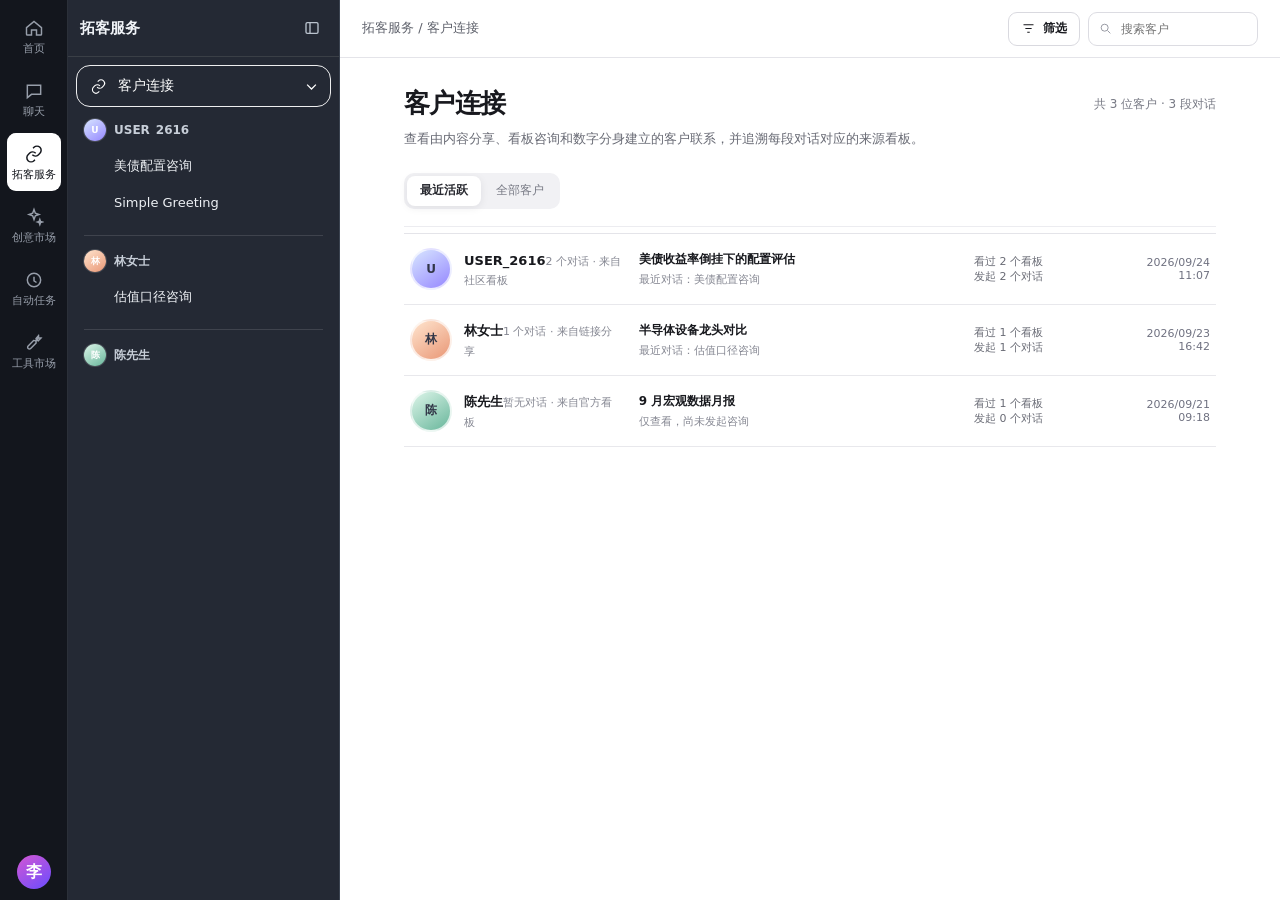
==== Alice_Dashboard/Wind_Alice_拓客服务与创意市场_页面原型_v1.html @ 95d7e808 "Add Alice_Dashboard/Wind_Alice_?????????_????_v1.html" ====
<!doctype html>
<html lang="zh-CN">
<head>
  <meta charset="utf-8">
  <meta name="viewport" content="width=device-width, initial-scale=1">
  <title>Wind Alice · 拓客服务与创意市场</title>
  <style>
    :root{
      --nav-w:68px;
      --panel-w:286px;
      --header-h:58px;
      --ink:#18191e;
      --muted:#6f717b;
      --subtle:#999ba5;
      --line:#e4e4e9;
      --panel:#f3f3f6;
      --surface:#ffffff;
      --nav:#13151a;
      --purple:#6f5cf0;
      --purple-strong:#5d49de;
      --purple-soft:#eeebff;
      --green:#15956d;
      --amber:#ba6b13;
      --red:#c7464d;
      --shadow:0 12px 34px rgba(31,31,40,.09);
      --content-max:1180px;
    }
    *{box-sizing:border-box}
    html,body{height:100%;margin:0}
    body{font-family:Inter,"PingFang SC","Microsoft YaHei",system-ui,sans-serif;color:var(--ink);background:#fff;overflow:hidden}
    button,input,select{font:inherit}
    button{color:inherit}
    svg{display:block}
    .app{height:100vh;min-width:1120px;display:grid;grid-template-columns:var(--nav-w) var(--panel-w) minmax(0,1fr);background:#fff;transition:grid-template-columns .18s ease}
    .app.panel-collapsed{grid-template-columns:var(--nav-w) 0 minmax(0,1fr)}

    .global-nav{position:relative;z-index:30;background:var(--nav);display:flex;flex-direction:column;align-items:center;border-right:1px solid #272a32;color:#aeb2bc}
    .brand{width:40px;height:40px;margin:11px 0 8px;border-radius:12px;display:grid;place-items:center;background:linear-gradient(145deg,#846fff,#5340d0);color:#fff;font-weight:900;font-size:18px;box-shadow:0 8px 20px rgba(111,92,240,.3)}
    .nav-list{width:100%;display:flex;flex-direction:column;gap:4px;padding:0 7px}
    .nav-spacer{flex:1}
    .nav-item{position:relative;width:54px;min-height:58px;border:0;border-radius:10px;background:transparent;color:#989da8;display:flex;flex-direction:column;align-items:center;justify-content:center;gap:5px;cursor:pointer;transition:.16s ease}
    .nav-item:hover{background:#20232b;color:#e8e9ed}
    .nav-item.active{background:#fff;color:#16181d;box-shadow:0 4px 12px rgba(0,0,0,.24)}
    .nav-item svg{width:20px;height:20px;stroke:currentColor;fill:none;stroke-width:1.75}
    .nav-item span{font-size:10px;white-space:nowrap}
    .profile{width:34px;height:34px;margin:0 0 12px;border-radius:50%;border:0;background:linear-gradient(145deg,#d457d3,#694cff);color:#fff;font-weight:800;cursor:pointer}

    .context-panel{position:relative;z-index:20;min-width:0;display:flex;flex-direction:column;background:var(--panel);border-right:1px solid #d9d9df;overflow:hidden;transition:opacity .14s ease,transform .18s ease}
    .panel-collapsed .context-panel{opacity:0;transform:translateX(-18px);pointer-events:none}
    .panel-top{padding:14px 14px 10px;background:rgba(248,248,250,.92);border-bottom:1px solid rgba(224,224,229,.7)}
    .panel-title-row{height:32px;display:flex;align-items:center;gap:8px;margin-bottom:10px}
    .panel-title{font-size:16px;font-weight:800;letter-spacing:-.2px;flex:1}
    .icon-btn{width:32px;height:32px;border:1px solid transparent;border-radius:8px;background:transparent;display:grid;place-items:center;cursor:pointer;color:#747681}
    .icon-btn:hover{background:#e8e8ed;color:#26272d}
    .icon-btn svg{width:17px;height:17px;stroke:currentColor;fill:none;stroke-width:1.9}
    .panel-search{height:38px;border:1px solid #d4d4da;border-radius:10px;background:#fff;display:grid;grid-template-columns:18px 1fr;gap:8px;align-items:center;padding:0 11px}
    .panel-search:focus-within{border-color:#a89ff8;box-shadow:0 0 0 3px rgba(111,92,240,.1)}
    .panel-search svg{width:17px;height:17px;stroke:#8b8d98;fill:none;stroke-width:1.8}
    .panel-search input{border:0;outline:0;background:transparent;min-width:0;font-size:13px;color:var(--ink)}
    .panel-body{flex:1;min-height:0;overflow:auto;padding:10px 9px 18px;scrollbar-width:thin;scrollbar-color:#c7c7ce transparent}
    .panel-module[hidden]{display:none}
    .drawer{margin-bottom:8px}
    .drawer-header{width:100%;height:42px;border:0;border-radius:9px;background:transparent;display:flex;align-items:center;gap:9px;padding:0 10px;cursor:pointer;text-align:left;font-weight:750;color:#363740}
    .drawer-header:hover,.drawer-header.active{background:#e9e8ee}
    .drawer-header svg{width:17px;height:17px;stroke:currentColor;fill:none;stroke-width:1.8}
    .drawer-label{flex:1}
    .drawer-count{font-size:11px;color:#8c8e98;font-weight:650}
    .drawer-chevron{transition:transform .16s ease}
    .drawer-header[aria-expanded="true"] .drawer-chevron{transform:rotate(90deg)}
    .drawer-content{padding:4px 0 6px}
    .drawer-content[hidden]{display:none}
    .group-label{font-size:11px;color:#8c8e98;font-weight:750;padding:11px 11px 6px;text-transform:uppercase;letter-spacing:.45px}
    .object-row{width:100%;min-height:42px;border:0;border-radius:9px;background:transparent;padding:7px 10px;display:flex;align-items:center;gap:9px;text-align:left;cursor:pointer;color:#42434b;transition:.14s ease}
    .object-row:hover{background:#e9e9ee}
    .object-row.selected{background:#dedde5;color:#191a20;font-weight:750}
    .object-row .row-main{min-width:0;flex:1}
    .object-row strong{display:block;font-size:13px;white-space:nowrap;overflow:hidden;text-overflow:ellipsis}
    .object-row small{display:block;font-size:11px;color:#858792;margin-top:3px;white-space:nowrap;overflow:hidden;text-overflow:ellipsis;font-weight:500}
    .row-count{font-size:10px;color:#777983;background:#fff;border:1px solid #dcdce2;border-radius:999px;padding:2px 6px}
    .mini-avatar{width:28px;height:28px;flex:0 0 28px;border-radius:50%;display:grid;place-items:center;background:linear-gradient(145deg,#d8e6ff,#9587ff);color:#313647;font-size:10px;font-weight:900;border:2px solid rgba(255,255,255,.7)}
    .conversation-list{margin:2px 0 8px 37px;padding-left:9px;border-left:1px solid #d6d6dc}
    .conversation-row{width:100%;min-height:36px;border:0;border-radius:8px;background:transparent;padding:7px 9px;text-align:left;font-size:12px;color:#666872;cursor:pointer;display:flex;align-items:center;gap:7px}
    .conversation-row:hover{background:#e8e8ed;color:#25262d}
    .conversation-row.selected{background:#dcdbe4;color:#17181d;font-weight:750}
    .conversation-row svg{width:14px;height:14px;stroke:currentColor;fill:none;stroke-width:1.9;flex:0 0 auto}
    .nav-row{width:100%;height:40px;border:0;border-radius:8px;background:transparent;padding:0 10px;display:flex;align-items:center;gap:9px;text-align:left;cursor:pointer;font-size:13px;color:#555760}
    .nav-row:hover{background:#e8e8ed}
    .nav-row.selected{background:#dedde5;color:#18191f;font-weight:750}
    .nav-row svg{width:16px;height:16px;stroke:currentColor;fill:none;stroke-width:1.8}
    .nav-row .row-count{margin-left:auto}
    .searchable.is-filtered{display:none}

    .workspace{position:relative;min-width:0;background:#fff;overflow:hidden}
    .workspace-header{position:absolute;z-index:15;inset:0 0 auto 0;height:var(--header-h);display:flex;align-items:center;gap:16px;padding:0 22px;background:rgba(255,255,255,.96);backdrop-filter:blur(16px);border-bottom:1px solid var(--line)}
    .restore-panel{display:none}
    .panel-collapsed .restore-panel{display:grid}
    .workspace-heading{min-width:0;flex:1}
    .breadcrumb{font-size:11px;color:#92949d;margin-bottom:3px;white-space:nowrap;overflow:hidden;text-overflow:ellipsis}
    .workspace-title-row{display:flex;align-items:center;gap:8px;min-width:0}
    .workspace-title{margin:0;font-size:17px;font-weight:800;white-space:nowrap;overflow:hidden;text-overflow:ellipsis;letter-spacing:-.2px}
    .status-pill{height:22px;padding:0 8px;border-radius:999px;display:inline-flex;align-items:center;font-size:11px;font-weight:750;background:#edebff;color:#5f50ce}
    .header-actions{display:flex;align-items:center;gap:8px}
    .btn{height:34px;border:1px solid #d9d9df;border-radius:9px;background:#fff;padding:0 12px;display:inline-flex;align-items:center;justify-content:center;gap:7px;font-size:12px;font-weight:720;cursor:pointer;transition:.14s ease}
    .btn:hover{background:#f4f4f7;border-color:#c9c9d1}
    .btn.primary{background:var(--purple);border-color:var(--purple);color:#fff;box-shadow:0 7px 16px rgba(111,92,240,.22)}
    .btn.primary:hover{background:var(--purple-strong)}
    .btn.ghost{border-color:transparent;background:transparent;color:#6f717b}
    .btn.small{height:30px;padding:0 10px;font-size:11px}
    .btn svg{width:15px;height:15px;stroke:currentColor;fill:none;stroke-width:1.9}
    .toolbar-search{height:34px;width:210px;border:1px solid #dcdce2;border-radius:9px;display:flex;align-items:center;gap:7px;padding:0 10px;background:#fff}
    .toolbar-search svg{width:15px;height:15px;stroke:#9698a2;fill:none;stroke-width:1.8}
    .toolbar-search input{border:0;outline:0;min-width:0;width:100%;font-size:12px}
    .workspace-scroll{position:absolute;inset:var(--header-h) 0 0;overflow:auto;background:#fff;scrollbar-width:thin;scrollbar-color:#cccdd4 transparent}
    .content{width:min(100%,var(--content-max));margin:0 auto;padding:28px clamp(24px,5vw,68px) 80px}
    .page-view[hidden]{display:none}
    .workspace[data-market-view] .content{width:min(100%,1360px);padding:24px clamp(28px,4vw,56px) 96px}
    .workspace[data-market-view] .page-intro{margin-bottom:20px}
    .workspace[data-market-view] .board-list-row{padding:16px 8px}
    .page-intro{display:flex;align-items:flex-start;justify-content:space-between;gap:28px;margin-bottom:22px}
    .page-intro h2{margin:0 0 7px;font-size:26px;letter-spacing:-.65px}
    .page-intro p{margin:0;max-width:720px;color:#696b75;font-size:13px;line-height:1.75}
    .count-note{font-size:12px;color:#777984;white-space:nowrap;padding-top:10px}
    .segmented{display:inline-flex;gap:2px;background:#f1f1f4;border-radius:10px;padding:3px}
    .segmented button{height:30px;border:0;border-radius:8px;background:transparent;padding:0 13px;color:#777984;font-size:12px;cursor:pointer}
    .segmented button.active{background:#fff;color:#292a31;font-weight:750;box-shadow:0 2px 8px rgba(30,30,38,.08)}
    .filter-row{display:flex;align-items:center;gap:8px;flex-wrap:wrap;padding:0 0 17px;border-bottom:1px solid #ececf0;margin-bottom:6px}
    .market-filter-row{gap:10px;padding:12px 14px;margin:0 0 22px;border:1px solid #e4e5ea;border-radius:12px;background:#fafbfc}
    .market-filter-row .segmented{margin-right:2px;background:#eceef2}
    .market-filter-label{color:#92949e;font-size:10px;font-weight:700;letter-spacing:.2px}
    .market-filter-divider{width:1px;height:20px;margin:0 2px;background:#dddfe5}
    .market-section-heading{display:none;align-items:flex-end;justify-content:space-between;gap:16px;margin:4px 0 12px}
    .market-section-heading h3{margin:0;font-size:15px}
    .market-section-heading span{color:#8b8d97;font-size:11px}
    .workspace[data-market-view="plaza"] .market-section-heading{display:flex}
    .workspace[data-market-view="plaza"] #viewCommunity .page-intro,
    .workspace[data-market-view="plaza"] #viewCommunity .market-filter-row{display:none}
    .chip{height:28px;border:1px solid transparent;border-radius:999px;background:#f4f4f6;padding:0 11px;font-size:11px;color:#686a73;cursor:pointer}
    .chip:hover{background:#ececf1}
    .chip.active{background:var(--purple);color:#fff}
    .filter-spacer{flex:1}
    .sort-select{height:30px;border:1px solid #dedee4;border-radius:8px;background:#fff;color:#666872;font-size:11px;padding:0 26px 0 9px;outline:0}

    .client-list{border-top:1px solid #e4e4e9}
    .client-item{width:100%;border:0;border-bottom:1px solid #e8e8ec;background:#fff;padding:14px 6px;display:grid;grid-template-columns:minmax(190px,1.1fr) minmax(240px,1.7fr) 150px 120px;align-items:center;gap:16px;text-align:left;cursor:pointer;transition:.14s ease}
    .client-item:hover{background:#fafaff}
    .client-person{display:flex;align-items:center;gap:12px;min-width:0}
    .client-person .mini-avatar{width:42px;height:42px;flex-basis:42px;font-size:12px}
    .client-name{font-size:13px;font-weight:800}
    .client-sub{font-size:11px;color:#858792;margin-top:4px}
    .client-source strong{display:block;font-size:12px;white-space:nowrap;overflow:hidden;text-overflow:ellipsis}
    .client-source small{display:block;color:#858792;font-size:11px;margin-top:4px;white-space:nowrap;overflow:hidden;text-overflow:ellipsis}
    .client-stat{font-size:11px;color:#696b75}
    .client-time{text-align:right;font-size:11px;color:#6f7180}
    .empty-line{padding:44px;text-align:center;color:#8c8e98;font-size:13px}

    .conversation-shell{max-width:900px;margin:0 auto}
    .conversation-meta{display:flex;align-items:center;justify-content:space-between;margin-bottom:12px;color:#858792;font-size:11px}
    .source-card{position:relative;display:grid;grid-template-columns:126px minmax(0,1fr) auto;gap:16px;align-items:center;padding:15px;border:1px solid #e0dff0;border-radius:14px;background:linear-gradient(120deg,#fcfbff 0%,#fff 58%);box-shadow:0 8px 24px rgba(63,54,112,.07);margin-bottom:24px;cursor:pointer;transition:.16s ease;text-align:left;width:100%}
    .source-card:hover{transform:translateY(-1px);border-color:#c9c3fa;box-shadow:0 12px 28px rgba(71,59,139,.11)}
    .source-card:focus-visible{outline:3px solid rgba(111,92,240,.18);outline-offset:2px}
    .source-card.generic-source{grid-template-columns:minmax(0,1fr) auto}
    .source-card.generic-source .source-thumb{display:none}
    .source-thumb{height:82px;border-radius:10px;overflow:hidden;position:relative;background:linear-gradient(145deg,#1d2340,#6556dd);padding:11px;color:#fff}
    .source-thumb small{font-size:9px;opacity:.78}
    .source-thumb strong{display:block;font-size:12px;line-height:1.35;margin-top:6px;max-width:94px}
    .source-chart{position:absolute;left:11px;right:11px;bottom:10px;height:18px}
    .source-chart svg{width:100%;height:100%;overflow:visible}
    .source-chart path{fill:none;stroke:#9ef0d2;stroke-width:2.3;stroke-linecap:round;stroke-linejoin:round}
    .source-copy{min-width:0}
    .source-eyebrow{font-size:10px;color:#6b5ada;font-weight:850;margin-bottom:5px}
    .source-copy h3{margin:0 0 7px;font-size:15px;white-space:nowrap;overflow:hidden;text-overflow:ellipsis}
    .source-meta{display:flex;flex-wrap:wrap;gap:7px 14px;color:#767883;font-size:11px;line-height:1.6}
    .source-meta span{display:inline-flex;align-items:center;gap:4px}
    .source-action{display:flex;align-items:center;gap:6px;color:#6655dc;font-size:12px;font-weight:800;white-space:nowrap}
    .source-action svg{width:16px;height:16px;stroke:currentColor;fill:none;stroke-width:2}
    .timeline-day{text-align:center;margin:14px 0;color:#999ba5;font-size:10px}
    .messages{display:flex;flex-direction:column;gap:20px}
    .messages[hidden]{display:none!important}
    .message{display:flex;gap:10px;align-items:flex-start;max-width:78%}
    .message.mine{align-self:flex-end;flex-direction:row-reverse}
    .message-avatar{width:32px;height:32px;flex:0 0 32px;border-radius:50%;display:grid;place-items:center;background:#dfe7ff;color:#3f4661;font-size:10px;font-weight:900}
    .message.mine .message-avatar{background:linear-gradient(145deg,#b662db,#6b55eb);color:#fff}
    .message-author{font-size:11px;color:#777985;margin:0 0 5px 2px;font-weight:750}
    .message.mine .message-author{text-align:right;margin-right:2px}
    .bubble{padding:11px 13px;border-radius:5px 14px 14px 14px;background:#f1f2f5;color:#272831;font-size:13px;line-height:1.75}
    .message.mine .bubble{background:#eeebff;border-radius:14px 5px 14px 14px}
    .message-time{font-size:9px;color:#aaaab2;margin-top:5px}
    .message.mine .message-time{text-align:right}

    .market-grid{display:grid;grid-template-columns:repeat(3,minmax(0,1fr));gap:20px;padding-top:0;margin-bottom:34px}
    .board-card{border:1px solid #e4e4e9;border-radius:14px;background:#fff;overflow:hidden;transition:.16s ease;box-shadow:0 5px 16px rgba(30,30,38,.035)}
    .board-card:hover{transform:translateY(-2px);border-color:#d3d0ee;box-shadow:0 13px 28px rgba(41,37,75,.09)}
    .board-art{height:152px;position:relative;overflow:hidden;padding:16px;background:linear-gradient(145deg,var(--art-a),var(--art-b));color:#fff}
    .board-art::before,.board-art::after{content:"";position:absolute;border-radius:50%;filter:blur(3px);opacity:.58}
    .board-art::before{width:120px;height:120px;right:-25px;top:-30px;background:var(--art-c)}
    .board-art::after{width:90px;height:90px;left:-24px;bottom:-35px;background:rgba(255,255,255,.22)}
    .art-tag{position:relative;z-index:2;font-size:10px;opacity:.8}
    .board-art h3{position:relative;z-index:2;margin:10px 0 0;font-size:17px;line-height:1.42;max-width:82%;letter-spacing:-.2px}
    .mini-chart{position:absolute;z-index:2;left:17px;right:17px;bottom:16px;height:38px;display:flex;align-items:end;gap:5px}
    .mini-chart i{display:block;flex:1;border-radius:4px 4px 1px 1px;background:rgba(255,255,255,.76)}
    .board-card-body{padding:14px 15px 13px}
    .board-title-row{display:flex;align-items:flex-start;gap:8px}
    .board-title-row h3{margin:0;font-size:14px;line-height:1.45;flex:1}
    .avatar-badge{display:inline-flex;align-items:center;gap:4px;border-radius:999px;background:#f1edff;color:#6956d9;font-size:9px;font-weight:800;padding:3px 7px;white-space:nowrap}
    .board-description{margin:8px 0 11px;color:#777984;font-size:11px;line-height:1.65;min-height:36px}
    .board-meta{display:flex;align-items:center;gap:9px;color:#92949e;font-size:10px;flex-wrap:wrap}
    .board-footer{display:flex;align-items:center;border-top:1px solid #efeff2;margin-top:12px;padding-top:10px;gap:8px}
    .author{display:flex;align-items:center;gap:6px;color:#666872;font-size:10px;min-width:0;flex:1}
    .author .mini-avatar{width:22px;height:22px;flex-basis:22px;font-size:8px}
    .card-icon-btn{width:30px;height:30px;border:0;border-radius:8px;background:transparent;display:grid;place-items:center;color:#777985;cursor:pointer}
    .card-icon-btn:hover{background:#f1efff;color:#6552dc}
    .card-icon-btn[aria-pressed="true"]{background:#f1efff;color:#6552dc}
    .card-icon-btn svg{width:16px;height:16px;stroke:currentColor;fill:none;stroke-width:1.9}
    .board-card.is-filtered{display:none}
    #viewMyBoards{--dashboard-ink:#1c2430;--dashboard-muted:#737b87;--dashboard-line:#e5e8ec;--dashboard-navy:#24334f;--dashboard-teal:#2d887d;--dashboard-gold:#c18b3d}
    .my-dashboard-hero{position:relative;overflow:hidden;display:flex;align-items:flex-end;justify-content:space-between;gap:28px;margin:-2px 0 16px;padding:24px 26px;border:1px solid #dde3e8;border-radius:16px;background:#f8fafb}
    .my-dashboard-hero::after{content:"";position:absolute;right:-74px;top:-110px;width:280px;height:280px;border-radius:50%;border:52px solid rgba(45,136,125,.08);pointer-events:none}
    .my-dashboard-eyebrow{display:flex;align-items:center;gap:7px;margin-bottom:9px;color:var(--dashboard-teal);font-size:10px;font-weight:800;letter-spacing:.8px;text-transform:uppercase}
    .my-dashboard-eyebrow::before{content:"";width:18px;height:2px;background:var(--dashboard-teal)}
    .my-dashboard-hero h2{margin:0 0 7px;color:var(--dashboard-ink);font-size:27px;letter-spacing:-.7px}
    .my-dashboard-hero p{max-width:620px;margin:0;color:#666f7c;font-size:12px;line-height:1.7}
    .my-dashboard-date{position:relative;z-index:1;min-width:150px;text-align:right;color:#868e98;font-size:10px;line-height:1.65}
    .my-dashboard-date strong{display:block;color:#263244;font-size:13px;font-weight:750}
    .my-dashboard-kpis{display:grid;grid-template-columns:repeat(4,minmax(0,1fr));gap:10px;margin-bottom:12px}
    .my-dashboard-kpi{position:relative;overflow:hidden;min-height:108px;padding:15px 16px;border:1px solid var(--dashboard-line);border-radius:13px;background:#fff;box-shadow:0 4px 14px rgba(30,40,54,.035)}
    .my-dashboard-kpi::after{content:"";position:absolute;left:0;right:0;bottom:0;height:3px;background:var(--kpi-color,#8791a0);opacity:.8}
    .my-dashboard-kpi-head{display:flex;align-items:center;justify-content:space-between;gap:8px;color:#858d98;font-size:10px}
    .my-dashboard-kpi-head svg{width:15px;height:15px;stroke:var(--kpi-color,#8791a0);fill:none;stroke-width:1.8}
    .my-dashboard-kpi-value{display:flex;align-items:baseline;gap:6px;margin-top:11px;color:var(--dashboard-ink)}
    .my-dashboard-kpi-value strong{font-size:25px;letter-spacing:-.65px}
    .my-dashboard-kpi-value span{font-size:10px;color:#8b929c}
    .my-dashboard-kpi-foot{display:flex;align-items:center;justify-content:space-between;gap:8px;margin-top:7px;color:#8b929c;font-size:9px}
    .my-dashboard-kpi-foot .up{color:#168167;font-weight:750}
    .my-dashboard-kpi-spark{width:54px;height:17px;overflow:visible}
    .my-dashboard-kpi-spark path{fill:none;stroke:var(--kpi-color,#8791a0);stroke-width:2;stroke-linecap:round;stroke-linejoin:round}
    .my-dashboard-grid{display:grid;grid-template-columns:minmax(0,1.62fr) minmax(280px,.82fr);gap:12px;margin-bottom:12px}
    .my-dashboard-panel{border:1px solid var(--dashboard-line);border-radius:14px;background:#fff;box-shadow:0 4px 15px rgba(30,40,54,.035)}
    .my-dashboard-panel-head{display:flex;align-items:flex-start;justify-content:space-between;gap:18px;padding:16px 18px 0}
    .my-dashboard-panel-title h3{margin:0 0 4px;color:#242c38;font-size:13px}
    .my-dashboard-panel-title p{margin:0;color:#969ca5;font-size:9px;line-height:1.5}
    .my-dashboard-legend{display:flex;align-items:center;gap:13px;color:#7e8691;font-size:9px;white-space:nowrap}
    .my-dashboard-legend span{display:flex;align-items:center;gap:5px}
    .my-dashboard-legend i{width:7px;height:7px;border-radius:50%;background:#314565}
    .my-dashboard-legend span:last-child i{background:#3b9b8f}
    .my-impact-chart{height:244px;padding:14px 16px 12px 10px}
    .my-impact-chart svg{width:100%;height:100%;overflow:visible}
    .my-impact-chart .chart-grid{stroke:#edf0f2;stroke-width:1}
    .my-impact-chart .chart-axis{fill:#9aa1aa;font-size:9px}
    .my-impact-chart .chart-area{fill:url(#myImpactArea)}
    .my-impact-chart .chart-line{fill:none;stroke:#314565;stroke-width:3;stroke-linecap:round;stroke-linejoin:round;stroke-dasharray:900;animation:draw-dashboard-line .9s ease-out both}
    .my-impact-chart .chart-line-secondary{fill:none;stroke:#3b9b8f;stroke-width:2;stroke-linecap:round;stroke-linejoin:round;stroke-dasharray:6 6}
    .my-impact-chart .chart-point{fill:#fff;stroke:#314565;stroke-width:2}
    @keyframes draw-dashboard-line{from{stroke-dashoffset:900}to{stroke-dashoffset:0}}
    .my-portfolio-body{display:flex;align-items:center;gap:22px;padding:22px 20px 20px}
    .my-portfolio-donut{position:relative;flex:0 0 132px;width:132px;height:132px;border-radius:50%;background:conic-gradient(#314565 0 50%,#3b9b8f 50% 100%,#c18b3d 100% 100%)}
    .my-portfolio-donut::after{content:"";position:absolute;inset:19px;border-radius:50%;background:#fff}
    .my-portfolio-total{position:absolute;z-index:1;inset:0;display:grid;place-content:center;text-align:center;color:#8b929c;font-size:9px}
    .my-portfolio-total strong{display:block;color:#202936;font-size:24px;line-height:1.15}
    .my-portfolio-legend{display:grid;gap:13px;min-width:0;flex:1}
    .my-portfolio-item{display:grid;grid-template-columns:8px minmax(0,1fr) auto;align-items:center;gap:8px;color:#646d79;font-size:10px}
    .my-portfolio-item i{width:8px;height:8px;border-radius:2px;background:var(--item-color)}
    .my-portfolio-item strong{color:#26303d;font-size:12px}
    .my-portfolio-note{margin:0 18px 17px;padding-top:13px;border-top:1px solid #eef0f2;color:#7f8792;font-size:9px;line-height:1.6}
    .my-dashboard-lower{display:grid;grid-template-columns:minmax(0,1.62fr) minmax(280px,.82fr);gap:12px;align-items:start}
    .my-board-filter{display:flex;align-items:center;gap:4px;padding:3px;border-radius:9px;background:#f2f4f6}
    .my-board-filter button{height:26px;border:0;border-radius:7px;background:transparent;padding:0 9px;color:#7c8490;font-size:9px;cursor:pointer}
    .my-board-filter button span{margin-left:3px;color:#9ca2aa}
    .my-board-filter button.active{background:#fff;color:#26303d;font-weight:750;box-shadow:0 2px 7px rgba(35,43,55,.09)}
    .my-board-aggregate{padding:8px 10px 11px}
    .my-board-item{display:grid;grid-template-columns:90px minmax(0,1fr) auto;gap:13px;align-items:center;min-height:86px;padding:10px 8px;border-radius:10px;cursor:pointer;transition:.16s ease}
    .my-board-item+.my-board-item{border-top:1px solid #eef0f2;border-radius:0}
    .my-board-item:hover{background:#f8fafb;transform:translateX(2px)}
    .my-board-item:focus-visible{outline:2px solid rgba(49,69,101,.25);outline-offset:1px}
    .my-board-thumb{position:relative;height:62px;overflow:hidden;border-radius:8px;background:linear-gradient(145deg,var(--thumb-a),var(--thumb-b));color:#fff}
    .my-board-thumb::after{content:"";position:absolute;right:-16px;top:-20px;width:58px;height:58px;border-radius:50%;background:rgba(255,255,255,.14)}
    .my-board-thumb svg{position:absolute;left:9px;right:9px;bottom:8px;width:72px;height:28px;overflow:visible}
    .my-board-thumb path{fill:none;stroke:rgba(255,255,255,.9);stroke-width:2;stroke-linecap:round;stroke-linejoin:round}
    .my-board-thumb-label{position:absolute;z-index:1;left:9px;top:8px;font-size:8px;opacity:.82}
    .my-board-copy{min-width:0}
    .my-board-copy-head{display:flex;align-items:center;gap:7px;margin-bottom:5px}
    .my-board-copy h4{min-width:0;overflow:hidden;text-overflow:ellipsis;white-space:nowrap;margin:0;color:#28313e;font-size:12px}
    .my-board-kind{flex:0 0 auto;display:inline-flex;align-items:center;height:19px;border-radius:999px;padding:0 7px;background:var(--kind-bg,#eef1f4);color:var(--kind-color,#66707d);font-size:8px;font-weight:750}
    .my-board-copy p{margin:0 0 6px;overflow:hidden;text-overflow:ellipsis;white-space:nowrap;color:#8c939d;font-size:9px}
    .my-board-copy-meta{display:flex;align-items:center;gap:10px;color:#777f8a;font-size:8px}
    .my-board-copy-meta .positive{color:#178068}
    .my-board-open{display:flex;align-items:center;gap:6px;color:#47566f;font-size:9px;font-weight:750}
    .my-board-open svg{width:14px;height:14px;stroke:currentColor;fill:none;stroke-width:2}
    .my-board-empty{padding:46px 20px;color:#8a929c;text-align:center;font-size:11px}
    .my-dashboard-side{display:grid;gap:12px}
    .my-task-list,.my-activity-list{padding:8px 14px 14px}
    .my-task-row{width:100%;display:grid;grid-template-columns:28px minmax(0,1fr) auto;align-items:center;gap:10px;padding:10px 4px;border:0;border-top:1px solid #eef0f2;background:transparent;text-align:left;cursor:pointer}
    .my-task-row:first-child{border-top:0}
    .my-task-row:hover .my-task-copy strong{color:#425575}
    .my-task-icon{width:28px;height:28px;border-radius:8px;display:grid;place-items:center;background:var(--task-bg);color:var(--task-color)}
    .my-task-icon svg{width:14px;height:14px;stroke:currentColor;fill:none;stroke-width:1.9}
    .my-task-copy{min-width:0}
    .my-task-copy strong{display:block;margin-bottom:3px;color:#303945;font-size:10px}
    .my-task-copy span{display:block;overflow:hidden;text-overflow:ellipsis;white-space:nowrap;color:#949aa3;font-size:8px}
    .my-task-count{min-width:20px;height:20px;padding:0 6px;border-radius:999px;display:grid;place-items:center;background:#f0f2f4;color:#616b78;font-size:8px;font-weight:750}
    .my-activity-row{position:relative;display:grid;grid-template-columns:8px minmax(0,1fr);gap:10px;padding:9px 2px}
    .my-activity-row::before{content:"";position:absolute;left:5px;top:22px;bottom:-8px;width:1px;background:#e4e8eb}
    .my-activity-row:last-child::before{display:none}
    .my-activity-dot{position:relative;z-index:1;width:8px;height:8px;margin-top:3px;border:2px solid #fff;border-radius:50%;background:var(--activity-color);box-shadow:0 0 0 1px var(--activity-color)}
    .my-activity-copy strong{display:block;margin-bottom:3px;color:#343d49;font-size:9px;font-weight:700}
    .my-activity-copy span{color:#969ca5;font-size:8px;line-height:1.5}

    .summary-band{display:grid;grid-template-columns:repeat(4,minmax(0,1fr));gap:10px;margin:0 0 18px}
    .metric{padding:15px 16px;border:1px solid #e4e4e9;border-radius:12px;background:#fff}
    .metric small{display:block;color:#8b8d97;font-size:10px;margin-bottom:7px}
    .metric strong{font-size:21px;letter-spacing:-.4px}
    .metric span{display:block;color:#9b9da6;font-size:9px;margin-top:5px}
    .board-list{border-top:1px solid #e5e5e9}
    .board-list-row{display:grid;grid-template-columns:54px minmax(240px,1.5fr) minmax(150px,1fr) 130px auto;gap:14px;align-items:center;padding:13px 4px;border-bottom:1px solid #ebebee}
    .board-list-row:hover{background:#fafaff}
    #viewCreated .board-list-row{cursor:pointer}
    .tiny-art{width:54px;height:42px;border-radius:8px;background:linear-gradient(145deg,var(--art-a),var(--art-b));position:relative;overflow:hidden}
    .tiny-art::after{content:"";position:absolute;width:32px;height:32px;border-radius:50%;right:-8px;top:-9px;background:rgba(255,255,255,.24)}
    .board-list-copy h3{margin:0 0 4px;font-size:13px}
    .board-list-copy p{margin:0;color:#858792;font-size:10px;white-space:nowrap;overflow:hidden;text-overflow:ellipsis}
    .state-group{display:flex;align-items:center;gap:6px;flex-wrap:wrap}
    .tag{height:22px;padding:0 8px;border-radius:999px;background:#f2f2f5;color:#6f717b;font-size:9px;font-weight:750;display:inline-flex;align-items:center}
    .tag.purple{background:#eeebff;color:#604fd0}
    .tag.green{background:#e9f7f2;color:#117c5a}
    .tag.amber{background:#fff2e2;color:#a75a0b}
    .tag.red{background:#ffeded;color:#b83a42}
    .list-meta{font-size:10px;color:#858792;line-height:1.6}
    .row-actions{display:flex;align-items:center;gap:5px}
    .switch{position:relative;width:36px;height:20px;border:0;border-radius:999px;background:#c9c9d1;cursor:pointer;padding:0;transition:.15s ease}
    .switch::after{content:"";position:absolute;width:16px;height:16px;left:2px;top:2px;border-radius:50%;background:#fff;box-shadow:0 1px 4px rgba(0,0,0,.22);transition:.15s ease}
    .switch[aria-checked="true"]{background:var(--purple)}
    .switch[aria-checked="true"]::after{transform:translateX(16px)}

    .modal-backdrop{position:absolute;z-index:80;inset:var(--header-h) 0 0;background:rgba(24,25,31,.36);backdrop-filter:blur(3px);display:flex;justify-content:flex-end;overflow:hidden}
    .modal-backdrop[hidden]{display:none}
    .modal{width:max(720px,68%);height:100%;display:grid;grid-template-rows:58px minmax(0,1fr);overflow:hidden;background:#f5f7fa;border-left:1px solid #dfe1e7;box-shadow:-18px 0 48px rgba(24,27,38,.18);transition:width .22s ease}
    .modal.is-expanded{width:100%}
    .modal-head{height:58px;display:grid;grid-template-columns:auto minmax(0,1fr) auto;align-items:center;gap:12px;padding:0 14px;border-bottom:1px solid #e1e3e8;background:#fff;z-index:2}
    .modal-head h2{min-width:0;margin:0;overflow:hidden;text-overflow:ellipsis;white-space:nowrap;font-size:14px;font-weight:700}
    .modal-head-actions{display:flex;align-items:center;gap:6px}
    .modal-head .btn{height:34px;padding:0 11px;background:#fff}
    .modal-head .btn:hover{background:#f2f1f7}
    .modal-head .btn.primary{background:var(--purple);color:#fff;border-color:var(--purple)}
    .modal-head .btn[aria-pressed="true"]{border-color:#cfc9ff;background:#f0edff;color:#624fd5}
    .modal-body{min-height:0;overflow:auto;background:#eef2f6}
    .modal-body .dashboard-view{padding:20px 22px 40px}
    .modal-layout-toggle{width:34px;height:34px;border:1px solid #dedfe5;border-radius:8px;background:#fff;color:#626570;display:grid;place-items:center;cursor:pointer}
    .modal-layout-toggle:hover{background:#f2f1f7;color:#5f4bd5}
    .modal-layout-toggle svg{width:17px;height:17px;stroke:currentColor;fill:none;stroke-width:1.8}
    .toast{position:fixed;z-index:100;left:50%;bottom:28px;transform:translate(-50%,16px);padding:10px 14px;border-radius:10px;background:#24242a;color:#fff;font-size:12px;box-shadow:0 10px 28px rgba(0,0,0,.22);opacity:0;pointer-events:none;transition:.18s ease}
    .toast.show{opacity:1;transform:translate(-50%,0)}

    @media(max-width:1320px){
      .market-grid{grid-template-columns:repeat(2,minmax(0,1fr))}
      .client-item{grid-template-columns:minmax(180px,1fr) minmax(220px,1.5fr) 120px 100px}
      .toolbar-search{width:170px}
      .my-dashboard-kpis{grid-template-columns:repeat(2,minmax(0,1fr))}
      .my-dashboard-grid,.my-dashboard-lower{grid-template-columns:1fr}
      .my-dashboard-side{grid-template-columns:repeat(2,minmax(0,1fr))}
    }
    @media(max-height:760px){
      :root{--header-h:54px}
      .content{padding-top:22px}
      .board-art{height:132px}
      .source-card{margin-bottom:18px}
      .messages{gap:15px}
    }
    /* Wind Alice Web 模板：全局导航 + Panel 最终态 */
    :root{
      --nav-w:68px;
      --panel-w:252px;
      --panel-dark:#242934;
      --panel-elevated:#2c323e;
      --panel-hover:#343b49;
      --panel-active:#3b4455;
      --panel-border:#414958;
      --panel-text:#f3f5f8;
      --panel-muted:#a9b0bd;
    }
    .global-nav{background:#13161d;border-right-color:#2b3039;padding:7px 0 9px}
    .brand{display:none}
    .nav-list{gap:5px;padding:0 7px}
    .nav-item{width:54px;min-height:58px;border-radius:9px;color:#979eaa}
    .nav-item:hover{background:#20242c;color:#fff}
    .nav-item.active{background:#fff;color:#11141a;box-shadow:none}
    .nav-item span{font-size:10.5px;line-height:1;white-space:nowrap}
    .profile{margin-bottom:2px}

    .context-panel{background:var(--panel-dark);border-right-color:#3b4350;color:var(--panel-text)}
    .panel-top{height:40px;padding:0 12px;background:var(--panel-dark);border-bottom:1px solid #3c4451}
    .panel-title-row{height:40px;margin:0;gap:8px}
    .panel-title{font-size:14px;font-weight:800;color:#fff}
    .context-panel .icon-btn{width:28px;height:28px;color:#c6ccd6}
    .context-panel .icon-btn:hover{background:var(--panel-hover);color:#fff}
    .panel-search{display:none}
    .panel-body{position:relative;display:flex;flex-direction:column;overflow:hidden;padding:0 8px 10px}
    .accordion-shell{height:100%;min-height:0;display:flex;flex-direction:column;gap:12px;padding-top:14px}
    .top-headers,.bottom-dock{display:flex;flex-direction:column;gap:12px}
    .top-headers:empty,.bottom-dock:empty{display:none}
    .active-drawer{min-height:0;flex:1 1 auto;display:flex;flex-direction:column;overflow:visible}
    .drawer-header{flex:0 0 42px;width:100%;height:42px;margin:0;border:0;border-radius:9px;background:rgba(255,255,255,.025);box-shadow:inset 0 0 0 1px rgba(255,255,255,.28);color:#dce1e8;padding:0 12px;display:flex;align-items:center;gap:10px;text-align:left;font-weight:650;cursor:pointer}
    .drawer-header:hover{background:rgba(255,255,255,.055);box-shadow:inset 0 0 0 1px rgba(255,255,255,.46);color:#fff}
    .active-drawer>.drawer-header.active{background:transparent;box-shadow:none;border-radius:0;border-bottom:1px solid #8298ff;color:#fff}
    .drawer-header svg{width:18px;height:18px;stroke:currentColor;fill:none;stroke-width:1.8;flex:0 0 auto}
    .drawer-name{flex:1;min-width:0;overflow:hidden;text-overflow:ellipsis;white-space:nowrap;font-size:14px;font-weight:400}
    .drawer-chevron{width:15px!important;height:15px!important;transform:rotate(0);transition:transform .16s ease}
    .drawer-header.active .drawer-chevron{transform:rotate(90deg);color:#8298ff}
    .drawer-count,.group-count,.row-count{display:none!important}
    .drawer-list{min-height:0;flex:1 1 auto;overflow:auto;padding:4px 0 112px;scrollbar-width:thin;scrollbar-color:transparent transparent}
    .drawer-list:hover{scrollbar-color:#596272 transparent}
    .group{padding:5px 0 8px}
    .group+.group{border-top:1px solid #424a58}
    .group-title{width:100%;min-height:34px;border:0;background:transparent;color:#8f98a7;padding:6px 10px;display:flex;align-items:center;gap:8px;text-align:left;cursor:pointer}
    .group-title:hover{color:#cdd3dc}
    .group-title.selected{color:#fff}
    .group-title-copy{display:flex;align-items:center;gap:8px;min-width:0}
    .group-title .mini-avatar{width:24px;height:24px;flex-basis:24px;border:0}
    .group-title-name{font-size:12px;font-weight:650;white-space:nowrap;overflow:hidden;text-overflow:ellipsis}
    .tool-item{width:100%;min-height:38px;border:0;border-radius:7px;background:transparent;color:#e7ebf1;padding:7px 10px 7px 14px;display:flex;align-items:center;gap:9px;text-align:left;cursor:pointer}
    .tool-item:hover,.tool-item.selected{background:rgba(255,255,255,.08);color:#fff}
    .tool-item.selected .item-name{font-weight:700}
    .item-mark{width:18px;height:18px;flex:0 0 18px;display:grid;place-items:center;color:#aeb5c1}
    .item-mark svg{width:15px;height:15px;stroke:currentColor;fill:none;stroke-width:1.8}
    .item-copy{min-width:0;flex:1;overflow:hidden}
    .item-name{display:block;font-size:14px;font-weight:400;line-height:1.35;white-space:nowrap;overflow:hidden;text-overflow:ellipsis}
    .item-subtitle{display:block;margin-top:2px;color:#8f98a7;font-size:10px;white-space:nowrap;overflow:hidden;text-overflow:ellipsis}
    .bottom-dock{position:absolute;z-index:30;left:8px;right:8px;bottom:10px;padding-top:14px;background:var(--panel-dark);transition:opacity .18s ease,transform .18s ease}
    .bottom-dock::before{content:"";position:absolute;left:0;right:0;top:-26px;height:26px;background:linear-gradient(180deg,rgba(36,41,52,0),var(--panel-dark) 78%);pointer-events:none}
    .bottom-dock.hidden{opacity:0;transform:translateY(calc(100% + 16px));pointer-events:none}
    .panel-empty{padding:18px 12px;color:#8f98a7;font-size:12px;line-height:1.7}

    .customer-conversation-list{border-top:1px solid #e4e4e9}
    .customer-conversation-item{width:100%;border:0;border-bottom:1px solid #e8e8ec;background:#fff;padding:16px 6px;display:grid;grid-template-columns:minmax(260px,1fr) minmax(260px,1.45fr) 128px;align-items:center;gap:18px;text-align:left;cursor:pointer}
    .customer-conversation-item:hover{background:#fafaff}
    .conversation-object-title{font-size:14px;font-weight:800}
    .conversation-object-sub{margin-top:5px;color:#858792;font-size:11px}
    .conversation-origin strong{display:block;font-size:12px;white-space:nowrap;overflow:hidden;text-overflow:ellipsis}
    .conversation-origin small{display:block;margin-top:5px;color:#858792;font-size:11px}
    .pending-note{margin:0 0 18px;padding:15px 17px;border:1px solid #dedcf0;border-radius:12px;background:#faf9ff;color:#5f5a74;font-size:12px;line-height:1.7}

    /* workspace内容模板库V2：Panel 同构样式 */
    :root{--panel-w:272px;--scheme-panel-bg:#242934;--scheme-panel-text:#f3f5f8;--scheme-panel-muted:#a9b0bd}
    html body .panel{
      position:relative;z-index:15;min-width:0;display:flex;flex-direction:column;
      width:var(--panel-w);overflow:hidden;background:var(--scheme-panel-bg);color:var(--scheme-panel-text);
      border:0;border-right:1px solid #3b4350;
    }
    html body .panel .panel-top{
      flex:0 0 57px;height:57px;min-height:57px;padding:10px 12px;
      background:var(--scheme-panel-bg);border:0;border-bottom:1px solid #3a3f46;
    }
    html body .panel .panel-title-row{
      height:36px;margin:0;display:grid;grid-template-columns:minmax(0,1fr) auto;gap:8px;align-items:center;
    }
    html body .panel .panel-title{margin:0;color:#f1f4f8;font-size:15px;font-weight:700;letter-spacing:0}
    html body .panel .panel-actions{display:flex;align-items:center;gap:2px}
    html body .panel .panel-icon-button{
      width:30px;height:30px;border:0;border-radius:7px;background:transparent;color:#bac3ce;
      display:grid;place-items:center;cursor:pointer;
    }
    html body .panel .panel-icon-button:hover{background:#3a4048;color:#fff}
    html body .panel .panel-icon-button svg{width:16px;height:16px;fill:none;stroke:currentColor;stroke-width:2}
    html body .panel .accordion-shell{
      position:relative;flex:1 1 auto;min-height:0;overflow:hidden;display:flex;flex-direction:column;
      gap:12px;padding:14px 8px 8px;
    }
    html body .panel .top-headers,
    html body .panel .bottom-dock{display:flex;flex-direction:column;gap:12px;margin:0}
    html body .panel .top-headers:empty,
    html body .panel .bottom-dock:empty{display:none}
    html body .panel .active-drawer{
      position:relative;min-height:0;flex:1 1 auto;display:flex;flex-direction:column;
      overflow:visible;border:0;background:transparent;
    }
    html body .panel .drawer-header{
      width:100%;height:40px;min-height:40px;flex:0 0 40px;margin:0;border:0;border-radius:14px;
      display:grid;grid-template-columns:24px minmax(0,1fr) auto 16px;align-items:center;gap:7px;
      padding:0 10px;background:rgba(255,255,255,.025);color:#dce1e8;text-align:left;cursor:pointer;
      box-shadow:inset 0 0 0 1px rgba(255,255,255,.28);
    }
    html body .panel .top-headers>.drawer-header:hover,
    html body .panel .bottom-dock>.drawer-header:hover{
      background:rgba(255,255,255,.055);color:#fff;box-shadow:inset 0 0 0 1px rgba(255,255,255,.46);
    }
    html body .panel .active-drawer>.drawer-header.active,
    html body .panel .active-drawer>.drawer-header.active:hover{
      border:1.5px solid rgba(255,255,255,.92);border-radius:14px;background:transparent;color:#fff;box-shadow:none;
    }
    html body .panel .drawer-symbol{
      width:22px;height:22px;border:0;border-radius:7px;background:transparent;color:#bac2cf;
      display:grid;place-items:center;
    }
    html body .panel .drawer-symbol svg{width:17px;height:17px;fill:none;stroke:currentColor;stroke-width:1.5}
    html body .panel .active-drawer>.drawer-header.active .drawer-symbol,
    html body .panel .active-drawer>.drawer-header.active .drawer-symbol svg,
    html body .panel .active-drawer>.drawer-header.active .drawer-symbol use{color:#fff;stroke:#fff}
    html body .panel .drawer-name{min-width:0;overflow:hidden;text-overflow:ellipsis;white-space:nowrap;font-size:14px;font-weight:400}
    html body .panel .drawer-count{display:block!important;visibility:hidden;font-size:12px}
    html body .panel .drawer-chevron{width:14px;height:14px;fill:none;stroke:currentColor;stroke-width:2;transition:transform .16s ease}
    html body .panel .drawer-header.active .drawer-chevron{transform:rotate(90deg);color:#fff;stroke:#fff}
    html body .panel #drawerList,
    html body .panel .drawer-list{
      position:relative;min-height:0;flex:1 1 auto;overflow:auto;overscroll-behavior:contain;
      margin:0;padding:4px 3px calc(var(--dock-space,96px) + 28px) 4px;background:transparent;border:0;border-radius:0;
      scrollbar-width:thin;scrollbar-color:transparent transparent;
    }
    html body .panel #drawerList:hover{scrollbar-color:#596272 transparent}
    html body .panel #drawerList .group{margin:5px 0 9px;padding:0;background:transparent;border:0}
    html body .panel #drawerList .group+.group{border-top:1px solid #424a58}
    html body .panel #drawerList .group-title{
      width:100%;height:32px;min-height:32px;margin:0;padding:0 8px 0 12px;border:0;border-radius:6px;
      display:flex;align-items:center;gap:8px;background:transparent;color:#8f98a7;text-align:left;
      font-size:14px;font-weight:400;letter-spacing:0;cursor:pointer;
    }
    html body .panel #drawerList .group-title:hover,
    html body .panel #drawerList .group-title.selected{background:transparent;color:#fff}
    html body .panel #drawerList .group-title .group-line{display:none}
    html body .panel #drawerList .group-count{display:block!important;visibility:hidden;font-size:12px}
    html body .panel #drawerList .tool-item{
      width:100%;height:34px;min-height:34px;margin:0 2px;padding:0 7px 0 15px;border:0;border-radius:6px;
      display:grid;grid-template-columns:18px minmax(0,1fr) 20px;gap:7px;align-items:center;
      background:transparent;color:#e7ebf1;text-align:left;cursor:pointer;box-shadow:none;
    }
    html body .panel #drawerList .tool-item:hover,
    html body .panel #drawerList .tool-item.selected{background:rgba(255,255,255,.08);color:#fff}
    html body .panel #drawerList .tool-item.selected .item-name{font-weight:700;color:#fff}
    html body .panel #drawerList .item-mark{
      width:17px;height:17px;flex:0 0 17px;border:0;border-radius:5px;background:#394049;color:#c2cbd6;
      display:grid;place-items:center;
    }
    html body .panel #drawerList .item-mark svg{width:14px;height:14px;fill:none;stroke:currentColor;stroke-width:1.7}
    html body .panel #drawerList .item-copy{min-width:0;overflow:hidden;display:flex;align-items:center}
    html body .panel #drawerList .item-name{display:block;max-width:100%;font-size:14px;font-weight:400;line-height:20px;white-space:nowrap;overflow:hidden;text-overflow:ellipsis}
    html body .panel #drawerList .item-subtitle{display:none}
    html body .panel .bottom-dock{
      position:absolute;z-index:30;left:8px;right:8px;bottom:8px;padding-top:14px;background:var(--scheme-panel-bg);
      transition:opacity .18s ease,transform .18s ease;
    }
    html body .panel .bottom-dock::before{
      content:"";position:absolute;left:0;right:0;top:-26px;height:26px;
      background:linear-gradient(180deg,rgba(36,41,52,0),var(--scheme-panel-bg) 78%);pointer-events:none;
    }
    html body .panel .bottom-dock.hidden{opacity:0;transform:translateY(calc(100% + 16px));pointer-events:none}
    html body .panel .category-avatar{width:24px;height:24px;flex:0 0 24px;border-radius:50%;display:grid;place-items:center;background:linear-gradient(145deg,#d8e6ff,#9587ff);color:#fff;font-size:10px;font-weight:800}

    /* 拓客服务：客户分类与对话对象的专用密度 */
    html body .panel[data-panel-module="link"] .accordion-shell{padding:8px 8px 8px;gap:0}
    html body .panel[data-panel-module="link"] .active-drawer>.drawer-header.active,
    html body .panel[data-panel-module="link"] .active-drawer>.drawer-header.active:hover{
      height:42px;min-height:42px;flex-basis:42px;border-width:1px;padding:0 10px;
    }
    html body .panel[data-panel-module="link"] #drawerList{
      padding:6px 0 18px;overflow-y:auto;
    }
    html body .panel[data-panel-module="link"] #drawerList .group{
      margin:0;padding:0 0 6px;border:0;
    }
    html body .panel[data-panel-module="link"] #drawerList .group+.group{
      position:relative;margin-top:8px;padding-top:9px;border-top:0;
    }
    html body .panel[data-panel-module="link"] #drawerList .group+.group::before{
      content:"";position:absolute;left:8px;right:8px;top:0;height:1px;background:rgba(255,255,255,.12);
    }
    html body .panel[data-panel-module="link"] #drawerList .group-title{
      height:34px;min-height:34px;margin:0;padding:0 8px;
      border-radius:6px;color:#c7ced8;font-size:13px;line-height:1;
    }
    html body .panel[data-panel-module="link"] #drawerList .group-title:hover{
      background:rgba(255,255,255,.045);color:#fff;
    }
    html body .panel[data-panel-module="link"] #drawerList .group-title.selected{
      background:transparent;color:#fff;
    }
    html body .panel[data-panel-module="link"] #drawerList .group-title-copy{
      min-width:0;display:flex;align-items:center;gap:8px;
    }
    html body .panel[data-panel-module="link"] #drawerList .group-title-name{
      min-width:0;white-space:nowrap;overflow:hidden;text-overflow:ellipsis;
    }
    html body .panel[data-panel-module="link"] #drawerList .category-avatar{
      width:22px;height:22px;min-width:22px;min-height:22px;flex:0 0 22px;
      display:flex;align-items:center;justify-content:center;align-self:center;
      overflow:visible;font-size:9px;line-height:1;text-align:center;
      box-shadow:0 0 0 1px rgba(255,255,255,.16);
    }
    html body .panel[data-panel-module="link"] #drawerList .tool-item{
      height:36px;min-height:36px;margin:1px 0 0;padding:0 10px 0 38px;
      grid-template-columns:minmax(0,1fr);gap:0;border-radius:6px;
    }
    html body .panel[data-panel-module="link"] #drawerList .tool-item:hover,
    html body .panel[data-panel-module="link"] #drawerList .tool-item.selected{
      background:rgba(255,255,255,.09);
    }
    html body .panel[data-panel-module="link"] #drawerList .item-mark,
    html body .panel[data-panel-module="link"] #drawerList .status-slot{
      display:none;
    }
    html body .panel[data-panel-module="link"] #drawerList .item-copy{
      width:100%;min-width:0;display:block;
    }
    html body .panel[data-panel-module="link"] #drawerList .item-name{
      font-size:13px;line-height:36px;color:#edf0f4;
    }
    html body .panel[data-panel-module="link"] #drawerList .tool-item.selected .item-name{
      font-weight:600;color:#fff;
    }
    html body .panel[data-panel-module="link"] .panel-empty{display:none}
    html body .workspace[data-header-mode="breadcrumb-only"] .workspace-heading{display:flex;align-items:center;min-width:0}
    html body .workspace[data-header-mode="breadcrumb-only"] .breadcrumb{
      margin:0;color:#5f626c;font-size:13px;font-weight:500;line-height:1.4;
    }
    html body .workspace[data-header-mode="breadcrumb-only"] .workspace-title-row{display:none}

    .market-composer{
      position:absolute;z-index:24;left:50%;bottom:16px;transform:translateX(-50%);
      width:min(860px,calc(100% - 56px));padding:8px;border:1px solid #dedee6;border-radius:16px;
      display:grid;grid-template-columns:36px minmax(0,1fr) auto;align-items:center;gap:8px;
      background:rgba(255,255,255,.96);box-shadow:0 14px 36px rgba(31,31,42,.14);backdrop-filter:blur(14px);
    }
    .market-composer[hidden]{display:none}
    .market-composer-mark{width:36px;height:36px;border-radius:11px;display:grid;place-items:center;background:#f0edff;color:#6957d8}
    .market-composer-mark svg{width:18px;height:18px;stroke:currentColor;fill:none;stroke-width:1.8}
    .market-composer input{width:100%;height:40px;border:0;outline:0;background:transparent;color:#22242a;font-size:13px}
    .market-composer input::placeholder{color:#92949e}
    .market-composer button{height:38px;border:0;border-radius:10px;padding:0 16px;background:#111318;color:#fff;display:flex;align-items:center;gap:7px;cursor:pointer;font-weight:700}
    .market-composer button:hover{background:#000}
    .market-composer button svg{width:15px;height:15px;stroke:currentColor;fill:none;stroke-width:2}
    .workspace[data-composer="market"] .workspace-scroll{bottom:82px}

    .dashboard-view{min-height:100%;padding:22px;background:#f6f7f9;color:#1e2026}
    .dashboard-hero{display:flex;justify-content:space-between;gap:24px;align-items:flex-start;margin-bottom:16px}
    .dashboard-hero small{display:block;margin-bottom:6px;color:#7c7f89;font-size:11px}
    .dashboard-hero h2{margin:0 0 7px;font-size:24px;letter-spacing:-.5px}
    .dashboard-hero p{margin:0;color:#70737d;font-size:12px;line-height:1.65}
    .dashboard-updated{padding-top:6px;color:#858892;font-size:11px;white-space:nowrap}
    .dashboard-kpis{display:grid;grid-template-columns:repeat(4,minmax(0,1fr));gap:12px;margin-bottom:12px}
    .dashboard-panel{border:1px solid #e1e2e7;border-radius:13px;background:#fff;box-shadow:0 3px 12px rgba(31,34,42,.035)}
    .dashboard-kpi{padding:15px 16px}
    .dashboard-kpi small{display:block;color:#858892;font-size:10px;margin-bottom:8px}
    .dashboard-kpi strong{font-size:24px;letter-spacing:-.5px}
    .dashboard-kpi span{display:block;margin-top:5px;color:#168263;font-size:10px}
    .dashboard-main{display:grid;grid-template-columns:minmax(0,1.8fr) minmax(260px,.8fr);gap:12px;margin-bottom:12px}
    .dashboard-chart{padding:16px 18px}
    .dashboard-panel-head{display:flex;align-items:center;justify-content:space-between;gap:16px;margin-bottom:14px}
    .dashboard-panel-head h3{margin:0;font-size:14px}
    .dashboard-panel-head span{color:#8b8d96;font-size:10px}
    .dashboard-chart svg{width:100%;height:230px;overflow:visible}
    .dashboard-chart .grid-line{stroke:#ececf1;stroke-width:1}
    .dashboard-chart .area{fill:url(#boardAreaGradient);opacity:.42}
    .dashboard-chart .line{fill:none;stroke:#6d5be7;stroke-width:3;stroke-linecap:round;stroke-linejoin:round}
    .dashboard-chart .compare{fill:none;stroke:#53a98a;stroke-width:2;stroke-dasharray:6 6}
    .dashboard-insights{padding:16px}
    .insight-item{padding:12px 0;border-top:1px solid #ededf1}
    .insight-item:first-of-type{border-top:0;padding-top:0}
    .insight-item strong{display:block;margin-bottom:5px;font-size:12px}
    .insight-item p{margin:0;color:#747781;font-size:11px;line-height:1.65}
    .dashboard-table{padding:16px 18px}
    .dashboard-table-row{display:grid;grid-template-columns:minmax(180px,1.5fr) repeat(4,minmax(90px,.7fr));gap:12px;align-items:center;min-height:42px;border-top:1px solid #ededf1;font-size:11px}
    .dashboard-table-row.head{min-height:30px;border-top:0;color:#8b8d96;font-size:10px}
    .dashboard-table-row strong{font-size:12px}
    .dashboard-table-row .positive{color:#13815e}
    .dashboard-table-row .negative{color:#c84f57}

    .workspace[data-content-mode="workbench"] .workspace-scroll{overflow:hidden}
    .workspace[data-content-mode="workbench"] .content{width:100%;height:100%;max-width:none;padding:0}
    #viewBoardWorkbench{height:100%}
    .board-workbench{height:100%;display:grid;grid-template-columns:minmax(430px,1fr) minmax(520px,1fr);background:#eef0f4}
    .board-workbench[data-layout="board"]{grid-template-columns:1fr}
    .board-workbench[data-layout="board"] .workbench-chat{display:none}
    .board-workbench[data-layout="chat"]{grid-template-columns:1fr}
    .board-workbench[data-layout="chat"] .workbench-board{display:none}
    .workbench-chat,.workbench-board{min-width:0;height:100%;overflow:hidden;background:#fff}
    .workbench-chat{display:grid;grid-template-rows:48px minmax(0,1fr) auto;border-right:1px solid #dfe0e5}
    .workbench-board{display:grid;grid-template-rows:48px minmax(0,1fr);background:#f6f7f9}
    .workbench-pane-head{height:48px;display:flex;align-items:center;justify-content:space-between;gap:12px;padding:0 14px 0 18px;border-bottom:1px solid #e2e3e8;background:#fff}
    .workbench-pane-title{min-width:0;display:flex;align-items:center;gap:10px}
    .workbench-pane-title h2{margin:0;overflow:hidden;text-overflow:ellipsis;white-space:nowrap;font-size:13px;font-weight:600;color:#272932}
    .workbench-pane-title small{flex:0 0 auto;color:#9698a2;font-size:10px}
    .workbench-pane-actions{display:flex;align-items:center;gap:4px}
    .workbench-layout-btn{width:30px;height:30px;border:0;border-radius:7px;background:transparent;color:#70737e;display:grid;place-items:center;cursor:pointer}
    .workbench-layout-btn:hover,.workbench-layout-btn.active{background:#f0edff;color:#6251d4}
    .workbench-layout-btn svg{width:16px;height:16px;stroke:currentColor;fill:none;stroke-width:1.8}
    .workbench-chat-scroll,.workbench-board-scroll{min-height:0;overflow:auto}
    .workbench-chat-scroll{padding:28px 34px 24px}
    .workbench-chat-intro{margin:0 0 28px;color:#858792;font-size:11px;line-height:1.6}
    .workbench-message{max-width:88%;margin:0 0 16px;padding:11px 13px;border-radius:13px;background:#f1f2f5;font-size:12px;line-height:1.65}
    .workbench-message.ai{margin-left:auto;background:#eeebff}
    .workbench-chat-form{display:flex;gap:8px;margin:12px 18px 18px;padding:7px;border:1px solid #dddde4;border-radius:12px;background:#fff;box-shadow:0 8px 22px rgba(31,31,42,.09)}
    .workbench-chat-form input{min-width:0;flex:1;height:36px;border:0;outline:0;padding:0 8px}
    .workbench-chat-form button{width:36px;height:36px;border:0;border-radius:9px;background:#111318;color:#fff;display:grid;place-items:center;cursor:pointer}
    .workbench-chat-form svg{width:16px;height:16px;stroke:currentColor;fill:none;stroke-width:2}
    .workbench-board .dashboard-view{padding:22px}
    [data-layout-only]{display:none}
    .board-workbench[data-layout="split"] [data-layout-only="split"],
    .board-workbench[data-layout="board"] [data-layout-only="board"],
    .board-workbench[data-layout="chat"] [data-layout-only="chat"]{display:grid}
    .board-workbench[data-layout="board"] .workbench-board{grid-column:1/-1}
    .board-workbench[data-layout="chat"] .workbench-chat{grid-column:1/-1;border-right:0}
    .board-workbench[data-layout="chat"] .workbench-chat-scroll{padding-left:max(34px,calc((100% - 860px)/2));padding-right:max(34px,calc((100% - 860px)/2))}
    .board-workbench[data-layout="chat"] .workbench-chat-form{width:min(860px,calc(100% - 36px));margin-left:auto;margin-right:auto}
    @media(max-width:1320px){
      .dashboard-kpis{grid-template-columns:repeat(2,minmax(0,1fr))}
      .dashboard-main{grid-template-columns:1fr}
      .board-workbench{grid-template-columns:minmax(380px,1fr) minmax(470px,1fr)}
    }
    .sr-only{position:absolute;width:1px;height:1px;padding:0;margin:-1px;overflow:hidden;clip:rect(0 0 0 0);white-space:nowrap;border:0}
  </style>
</head>
<body>
  <svg aria-hidden="true" style="position:absolute;width:0;height:0;overflow:hidden">
    <symbol id="i-home" viewBox="0 0 24 24"><path d="M3 11.5 12 4l9 7.5v8a1 1 0 0 1-1 1h-5v-6H9v6H4a1 1 0 0 1-1-1z"/></symbol>
    <symbol id="i-chat" viewBox="0 0 24 24"><path d="M4 5h16v11H9l-5 4z"/></symbol>
    <symbol id="i-link" viewBox="0 0 24 24"><path d="M10 13a5 5 0 0 0 7.1.1l2-2a5 5 0 0 0-7.1-7.1l-1.1 1.1M14 11a5 5 0 0 0-7.1-.1l-2 2A5 5 0 0 0 12 20l1.1-1.1"/></symbol>
    <symbol id="i-sparkle" viewBox="0 0 24 24"><path d="m12 3 1.6 4.4L18 9l-4.4 1.6L12 15l-1.6-4.4L6 9l4.4-1.6zM19 15l.8 2.2L22 18l-2.2.8L19 21l-.8-2.2L16 18l2.2-.8z"/></symbol>
    <symbol id="i-clock" viewBox="0 0 24 24"><circle cx="12" cy="12" r="8"/><path d="M12 8v5l3 2"/></symbol>
    <symbol id="i-tools" viewBox="0 0 24 24"><path d="M14.5 6.5 17.5 3a5 5 0 0 1-6 6L5 15.5A2.1 2.1 0 0 0 8 18.5l6.5-6.5a5 5 0 0 1 6-6L17 9.5z"/></symbol>
    <symbol id="i-search" viewBox="0 0 24 24"><circle cx="10.5" cy="10.5" r="6.5"/><path d="m16 16 5 5"/></symbol>
    <symbol id="i-panel" viewBox="0 0 24 24"><rect x="3" y="4" width="18" height="16" rx="2"/><path d="M9 4v16"/></symbol>
    <symbol id="i-users" viewBox="0 0 24 24"><circle cx="9" cy="9" r="3"/><circle cx="17" cy="10" r="2.4"/><path d="M3.5 19c.6-3.2 2.5-5 5.5-5s4.9 1.8 5.5 5M14 15c2.8-.7 5.2.7 6 3.5"/></symbol>
    <symbol id="i-chevron" viewBox="0 0 24 24"><path d="m9 5 7 7-7 7"/></symbol>
    <symbol id="i-message" viewBox="0 0 24 24"><path d="M4 5h16v11H9l-5 4z"/></symbol>
    <symbol id="i-grid" viewBox="0 0 24 24"><rect x="4" y="4" width="6" height="6" rx="1"/><rect x="14" y="4" width="6" height="6" rx="1"/><rect x="4" y="14" width="6" height="6" rx="1"/><rect x="14" y="14" width="6" height="6" rx="1"/></symbol>
    <symbol id="i-folder" viewBox="0 0 24 24"><path d="M3 7h7l2 2h9v10H3z"/></symbol>
    <symbol id="i-board" viewBox="0 0 24 24"><rect x="3" y="4" width="18" height="16" rx="2"/><path d="M7 15V9m5 6V6m5 9v-3"/></symbol>
    <symbol id="i-plus" viewBox="0 0 24 24"><path d="M12 5v14M5 12h14"/></symbol>
    <symbol id="i-filter" viewBox="0 0 24 24"><path d="M4 6h16M7 12h10m-7 6h4"/></symbol>
    <symbol id="i-more" viewBox="0 0 24 24"><circle cx="5" cy="12" r="1"/><circle cx="12" cy="12" r="1"/><circle cx="19" cy="12" r="1"/></symbol>
    <symbol id="i-heart" viewBox="0 0 24 24"><path d="M20.8 5.8a5 5 0 0 0-7.1 0L12 7.5l-1.7-1.7a5 5 0 0 0-7.1 7.1L12 21l8.8-8.1a5 5 0 0 0 0-7.1z"/></symbol>
    <symbol id="i-fork" viewBox="0 0 24 24"><circle cx="6" cy="5" r="2"/><circle cx="18" cy="5" r="2"/><circle cx="12" cy="19" r="2"/><path d="M6 7v2c0 3 2 4 6 4m6-6v2c0 3-2 4-6 4v4"/></symbol>
    <symbol id="i-arrow" viewBox="0 0 24 24"><path d="M5 12h14m-5-5 5 5-5 5"/></symbol>
    <symbol id="i-back" viewBox="0 0 24 24"><path d="m15 5-7 7 7 7"/></symbol>
    <symbol id="i-eye" viewBox="0 0 24 24"><path d="M2.5 12s3.5-6 9.5-6 9.5 6 9.5 6-3.5 6-9.5 6-9.5-6-9.5-6z"/><circle cx="12" cy="12" r="2.5"/></symbol>
    <symbol id="i-edit" viewBox="0 0 24 24"><path d="m4 16-1 5 5-1L20 8l-4-4zM14 6l4 4"/></symbol>
    <symbol id="i-share" viewBox="0 0 24 24"><circle cx="18" cy="5" r="2"/><circle cx="6" cy="12" r="2"/><circle cx="18" cy="19" r="2"/><path d="m8 11 8-5m-8 7 8 5"/></symbol>
    <symbol id="i-collapse-left" viewBox="0 0 24 24"><rect x="3" y="4" width="18" height="16" rx="2"/><path d="M9 4v16m6-4-4-4 4-4"/></symbol>
    <symbol id="i-collapse-right" viewBox="0 0 24 24"><rect x="3" y="4" width="18" height="16" rx="2"/><path d="M15 4v16m-6-4 4-4-4-4"/></symbol>
    <symbol id="i-columns" viewBox="0 0 24 24"><rect x="3" y="4" width="18" height="16" rx="2"/><path d="M12 4v16"/></symbol>
    <symbol id="i-expand" viewBox="0 0 24 24"><path d="M9 4H4v5m11-5h5v5M9 20H4v-5m11 5h5v-5M4 9l6-6m4 0 6 6M4 15l6 6m4 0 6-6"/></symbol>
    <symbol id="i-contract" viewBox="0 0 24 24"><path d="M9 9H4V4m11 5h5V4M9 15H4v5m11-5h5v5M4 4l6 6m4 0 6-6M4 20l6-6m4 0 6 6"/></symbol>
    <symbol id="i-close" viewBox="0 0 24 24"><path d="m6 6 12 12M18 6 6 18"/></symbol>
  </svg>

  <div class="app" id="app">
    <nav class="global-nav" aria-label="Alice 全局导航">
      <div class="brand" aria-label="Wind Alice">A</div>
      <div class="nav-list">
        <button class="nav-item" type="button" aria-label="首页"><svg><use href="#i-home"/></svg><span>首页</span></button>
        <button class="nav-item" type="button" aria-label="聊天"><svg><use href="#i-chat"/></svg><span>聊天</span></button>
        <button class="nav-item active" type="button" data-module="link" aria-label="拓客服务"><svg><use href="#i-link"/></svg><span>拓客服务</span></button>
        <button class="nav-item" type="button" data-module="market" aria-label="创意市场"><svg><use href="#i-sparkle"/></svg><span>创意市场</span></button>
        <button class="nav-item" type="button" aria-label="自动任务"><svg><use href="#i-clock"/></svg><span>自动任务</span></button>
        <button class="nav-item" type="button" aria-label="工具市场"><svg><use href="#i-tools"/></svg><span>工具市场</span></button>
      </div>
      <div class="nav-spacer"></div>
      <button class="profile" type="button" aria-label="个人中心">李</button>
    </nav>

    <aside class="panel context-panel wa-o-context-panel" data-architecture-panel="true" aria-label="上下文导航">
      <div class="panel-top wa-o-panel-toolbar">
        <div class="panel-title-row">
          <h2 class="panel-title" id="panelTitle">拓客服务</h2>
          <div class="panel-actions">
            <button class="panel-icon-button" type="button" id="collapsePanel" aria-label="折叠 Panel" title="折叠 Panel"><svg><use href="#i-panel"/></svg></button>
          </div>
        </div>
      </div>
      <div class="accordion-shell wa-o-panel-drawer-stack" id="accordionShell" aria-live="polite"></div>
    </aside>

    <main class="workspace" aria-label="Workspace">
      <header class="workspace-header">
        <button class="icon-btn restore-panel" type="button" id="restorePanel" aria-label="展开导航面板"><svg><use href="#i-panel"/></svg></button>
        <div class="workspace-heading">
          <div class="breadcrumb" id="breadcrumb">拓客服务 / 客户连接</div>
          <div class="workspace-title-row"><h1 class="workspace-title" id="workspaceTitle">客户连接</h1><span class="status-pill" id="workspaceStatus">共 3 位客户</span></div>
        </div>
        <div class="header-actions" id="headerActions">
          <button class="btn" type="button" onclick="showToast('筛选条件已展开（原型演示）')"><svg><use href="#i-filter"/></svg>筛选</button>
          <label class="toolbar-search"><svg><use href="#i-search"/></svg><input type="search" placeholder="搜索客户" aria-label="搜索客户"></label>
        </div>
      </header>

      <div class="workspace-scroll" id="workspaceScroll">
        <div class="content">
          <section class="page-view" id="viewClients">
            <div class="page-intro">
              <div><h2>客户连接</h2><p>查看由内容分享、看板咨询和数字分身建立的客户联系，并追溯每段对话对应的来源看板。</p></div>
              <div class="count-note">共 3 位客户 · 3 段对话</div>
            </div>
            <div class="filter-row"><div class="segmented"><button class="active" type="button">最近活跃</button><button type="button">全部客户</button></div></div>
            <div class="client-list">
              <button class="client-item" type="button" data-open-customer="u2616">
                <span class="client-person"><span class="mini-avatar">U</span><span><span class="client-name">USER_2616</span><span class="client-sub">2 个对话 · 来自社区看板</span></span></span>
                <span class="client-source"><strong>美债收益率倒挂下的配置评估</strong><small>最近对话：美债配置咨询</small></span>
                <span class="client-stat">看过 2 个看板<br>发起 2 个对话</span><span class="client-time">2026/09/24<br>11:07</span>
              </button>
              <button class="client-item" type="button" data-open-customer="lin">
                <span class="client-person"><span class="mini-avatar" style="background:linear-gradient(145deg,#ffe5cf,#e99776)">林</span><span><span class="client-name">林女士</span><span class="client-sub">1 个对话 · 来自链接分享</span></span></span>
                <span class="client-source"><strong>半导体设备龙头对比</strong><small>最近对话：估值口径咨询</small></span>
                <span class="client-stat">看过 1 个看板<br>发起 1 个对话</span><span class="client-time">2026/09/23<br>16:42</span>
              </button>
              <button class="client-item" type="button" data-open-customer="chen">
                <span class="client-person"><span class="mini-avatar" style="background:linear-gradient(145deg,#ddf5e9,#68b69b)">陈</span><span><span class="client-name">陈先生</span><span class="client-sub">暂无对话 · 来自官方看板</span></span></span>
                <span class="client-source"><strong>9 月宏观数据月报</strong><small>仅查看，尚未发起咨询</small></span>
                <span class="client-stat">看过 1 个看板<br>发起 0 个对话</span><span class="client-time">2026/09/21<br>09:18</span>
              </button>
            </div>
          </section>

          <section class="page-view" id="viewCustomerConversations" hidden>
            <div class="page-intro">
              <div><h2 id="customerConversationTitle">USER_2616 的对话记录</h2><p>选择一段会话，查看完整聊天记录，以及客户查看过的来源看板。</p></div>
              <div class="count-note" id="customerConversationCount">共 2 段会话</div>
            </div>
            <div class="customer-conversation-list" id="customerConversationList"></div>
          </section>

          <section class="page-view" id="viewConversation" hidden>
            <div class="conversation-shell">
              <div class="conversation-meta"><span id="conversationCustomer">USER_2616 · 数字分身对话</span><span id="conversationTime">开始于 2026/09/24 11:07</span></div>
              <button class="source-card" type="button" id="sourceBoardCard" data-board-title="美债收益率倒挂下的配置评估">
                <span class="source-thumb"><small>资产配置 · 看板</small><strong id="sourceThumbTitle">美债收益率倒挂下的配置评估</strong><span class="source-chart"><svg viewBox="0 0 100 20" preserveAspectRatio="none"><path d="M0 13 15 11 28 15 43 8 57 10 73 4 86 7 100 2"/></svg></span></span>
                <span class="source-copy"><span class="source-eyebrow">来源看板</span><h3 id="sourceTitle">美债收益率倒挂下的配置评估</h3><span class="source-meta"><span id="sourceVersion">v1.2 · 作者 MUWEI</span><span id="sourceDataTime">数据时间 2026/09/24 10:30</span><span id="sourceChannel">社区看板 · 用户于 11:02 查看后发起对话</span></span></span>
                <span class="source-action"><span id="sourceActionText">查看看板</span> <svg><use href="#i-arrow"/></svg></span>
              </button>
              <div class="timeline-day">2026 年 9 月 24 日</div>
              <div class="messages" id="messagesBond">
                <article class="message"><span class="message-avatar">U</span><div><div class="message-author">USER_2616</div><div class="bubble">我看到看板里提到美债收益率倒挂已经接近历史极值，这是否意味着现在应该增加长久期债券配置？</div><div class="message-time">11:07</div></div></article>
                <article class="message mine"><span class="message-avatar">AI</span><div><div class="message-author">MUWEI · 数字分身</div><div class="bubble">倒挂本身更像是经济预期和政策周期的信号，不能单独作为加仓依据。结合看板中的期限利差、通胀预期与组合久期，目前更适合分阶段增加久期，而不是一次性切换。</div><div class="message-time">11:08</div></div></article>
                <article class="message"><span class="message-avatar">U</span><div><div class="message-author">USER_2616</div><div class="bubble">如果接下来通胀数据反弹，哪些指标说明这个判断需要调整？</div><div class="message-time">11:10</div></div></article>
                <article class="message mine"><span class="message-avatar">AI</span><div><div class="message-author">MUWEI · 数字分身</div><div class="bubble">重点关注核心通胀三个月年化、就业工资增速以及十年期实际利率。若三项同步回升，应降低长久期暴露。相关信息仅供参考，不构成投资建议。</div><div class="message-time">11:11</div></div></article>
              </div>
              <div class="messages" id="messagesGreeting" hidden>
                <article class="message"><span class="message-avatar">U</span><div><div class="message-author">USER_2616</div><div class="bubble">你好，我想了解创意市场里的看板可以怎样用于客户沟通？</div><div class="message-time">10:26</div></div></article>
                <article class="message mine"><span class="message-avatar">AI</span><div><div class="message-author">MUWEI · 数字分身</div><div class="bubble">你可以收藏官方或社区看板，也可以改建为自己的版本，再通过链接分享给客户。客户基于看板发起的咨询会回到这里。</div><div class="message-time">10:27</div></div></article>
              </div>
              <div class="messages" id="messagesSemiconductor" hidden>
                <article class="message"><span class="message-avatar" style="background:#ffe5cf">林</span><div><div class="message-author">林女士</div><div class="bubble">北方华创和中微公司的估值为什么用了不同的观察指标？</div><div class="message-time">16:42</div></div></article>
                <article class="message mine"><span class="message-avatar">AI</span><div><div class="message-author">MUWEI · 数字分身</div><div class="bubble">两家公司收入结构、设备品类和盈利阶段不同，因此看板同时采用 PE、PS 与订单增速交叉验证。单一估值倍数不适合直接比较。</div><div class="message-time">16:43</div></div></article>
              </div>
            </div>
          </section>

          <section class="page-view" id="viewOfficial" hidden>
            <div class="page-intro"><div><h2>看板广场</h2><p>浏览官方与社区看板，通过来源、主题分类和排序快速定位内容。</p></div><div class="count-note">共 6 个看板</div></div>
            <div class="filter-row market-filter-row"><div class="segmented"><button class="active" type="button" data-market-view="plaza">全部</button><button type="button" data-market-view="official">官方</button><button type="button" data-market-view="community">社区</button></div><span class="market-filter-divider"></span><span class="market-filter-label">主题</span><button class="chip active" type="button" data-category="all">全部</button><button class="chip" type="button" data-category="宏观">宏观</button><button class="chip" type="button" data-category="行业">行业</button><button class="chip" type="button" data-category="策略">策略</button><span class="filter-spacer"></span><select class="sort-select" aria-label="看板排序"><option>综合排序</option><option>最近更新</option><option>收藏最多</option></select></div>
            <div class="market-section-heading"><h3>官方精选</h3><span>3 个看板</span></div>
            <div class="market-grid" data-board-grid="official">
              <article class="board-card" data-category="宏观" data-title="全球宏观流动性观察" style="--art-a:#1f2d4f;--art-b:#5a65d9;--art-c:#69d4c0"><div class="board-art"><span class="art-tag">官方 · 宏观</span><h3>全球宏观流动性观察</h3><span class="mini-chart"><i style="height:36%"></i><i style="height:57%"></i><i style="height:45%"></i><i style="height:74%"></i><i style="height:67%"></i><i style="height:91%"></i></span></div><div class="board-card-body"><div class="board-title-row"><h3>全球宏观流动性观察</h3><span class="avatar-badge">可咨询</span></div><p class="board-description">跟踪主要央行资产负债表、美元流动性和风险资产表现。</p><div class="board-meta"><span>v2.4</span><span>数据 09/24 09:30</span><span>收藏 1,286</span></div><div class="board-footer"><span class="author"><span class="mini-avatar">W</span>Wind 官方</span><button class="card-icon-btn" type="button" aria-label="收藏" aria-pressed="false"><svg><use href="#i-heart"/></svg></button><button class="card-icon-btn" type="button" aria-label="改建"><svg><use href="#i-fork"/></svg></button></div></div></article>
              <article class="board-card" data-category="行业" data-title="半导体设备景气跟踪" style="--art-a:#23443f;--art-b:#2c8b7d;--art-c:#d6c57e"><div class="board-art"><span class="art-tag">官方 · 行业</span><h3>半导体设备景气跟踪</h3><span class="mini-chart"><i style="height:62%"></i><i style="height:49%"></i><i style="height:71%"></i><i style="height:84%"></i><i style="height:76%"></i><i style="height:95%"></i></span></div><div class="board-card-body"><div class="board-title-row"><h3>半导体设备景气跟踪</h3><span class="avatar-badge">可咨询</span></div><p class="board-description">覆盖订单、招投标、估值和核心设备国产化进度。</p><div class="board-meta"><span>v1.8</span><span>数据 09/23 17:00</span><span>收藏 968</span></div><div class="board-footer"><span class="author"><span class="mini-avatar">W</span>Wind 官方</span><button class="card-icon-btn" type="button" aria-label="收藏" aria-pressed="false"><svg><use href="#i-heart"/></svg></button><button class="card-icon-btn" type="button" aria-label="改建"><svg><use href="#i-fork"/></svg></button></div></div></article>
              <article class="board-card" data-category="策略" data-title="红利低波组合监测" style="--art-a:#4a2d49;--art-b:#9b5e87;--art-c:#efc36d"><div class="board-art"><span class="art-tag">官方 · 策略</span><h3>红利低波组合监测</h3><span class="mini-chart"><i style="height:42%"></i><i style="height:48%"></i><i style="height:60%"></i><i style="height:58%"></i><i style="height:77%"></i><i style="height:86%"></i></span></div><div class="board-card-body"><div class="board-title-row"><h3>红利低波组合监测</h3></div><p class="board-description">观察股息率、波动率、行业暴露与组合回撤变化。</p><div class="board-meta"><span>v3.1</span><span>数据 09/24 10:00</span><span>收藏 742</span></div><div class="board-footer"><span class="author"><span class="mini-avatar">W</span>Wind 官方</span><button class="card-icon-btn" type="button" aria-label="收藏" aria-pressed="false"><svg><use href="#i-heart"/></svg></button><button class="card-icon-btn" type="button" aria-label="改建"><svg><use href="#i-fork"/></svg></button></div></div></article>
            </div>
          </section>

          <section class="page-view" id="viewCommunity" hidden>
            <div class="page-intro"><div><h2>看板广场 · 社区</h2><p>浏览用户发布的看板，收藏原看板引用，或通过做同款生成自己的创建记录。</p></div><div class="count-note">社区发布 · 3 个看板</div></div>
            <div class="filter-row market-filter-row"><div class="segmented"><button type="button" data-market-view="plaza">全部</button><button type="button" data-market-view="official">官方</button><button class="active" type="button" data-market-view="community">社区</button></div><span class="market-filter-divider"></span><span class="market-filter-label">主题</span><button class="chip active" type="button" data-category="all">全部</button><button class="chip" type="button" data-category="资产配置">资产配置</button><button class="chip" type="button" data-category="公司">公司</button><button class="chip" type="button" data-category="宏观">宏观</button><span class="filter-spacer"></span><select class="sort-select" aria-label="社区看板排序"><option>热门优先</option><option>最新发布</option><option>收藏最多</option></select></div>
            <div class="market-section-heading"><h3>社区精选</h3><span>3 个看板</span></div>
            <div class="market-grid">
              <article class="board-card" data-title="美债收益率倒挂下的配置评估" style="--art-a:#202947;--art-b:#675ad7;--art-c:#72dec1"><div class="board-art"><span class="art-tag">社区 · 资产配置</span><h3>美债收益率倒挂下的配置评估</h3><span class="mini-chart"><i style="height:73%"></i><i style="height:62%"></i><i style="height:54%"></i><i style="height:44%"></i><i style="height:68%"></i><i style="height:82%"></i></span></div><div class="board-card-body"><div class="board-title-row"><h3>美债收益率倒挂下的配置评估</h3><span class="avatar-badge">分身已开启</span></div><p class="board-description">从期限利差、通胀预期和久期暴露评估组合调整窗口。</p><div class="board-meta"><span>v1.2</span><span>数据 09/24 10:30</span><span>改建 126</span></div><div class="board-footer"><span class="author"><span class="mini-avatar" style="background:linear-gradient(145deg,#ba6be1,#6654df);color:#fff">李</span>MUWEI</span><button class="card-icon-btn" type="button" aria-label="收藏" aria-pressed="true"><svg><use href="#i-heart"/></svg></button><button class="card-icon-btn" type="button" aria-label="改建"><svg><use href="#i-fork"/></svg></button></div></div></article>
              <article class="board-card" data-title="半导体设备龙头对比" style="--art-a:#263f47;--art-b:#4d9d8c;--art-c:#f2cc7c"><div class="board-art"><span class="art-tag">社区 · 公司</span><h3>半导体设备龙头对比</h3><span class="mini-chart"><i style="height:34%"></i><i style="height:55%"></i><i style="height:68%"></i><i style="height:62%"></i><i style="height:88%"></i><i style="height:81%"></i></span></div><div class="board-card-body"><div class="board-title-row"><h3>半导体设备龙头对比</h3><span class="avatar-badge">分身已开启</span></div><p class="board-description">北方华创、中微公司关键业务、订单与估值对比。</p><div class="board-meta"><span>v2.0</span><span>数据 09/23 15:00</span><span>改建 88</span></div><div class="board-footer"><span class="author"><span class="mini-avatar" style="background:#ffe5cf">林</span>Lin Research</span><button class="card-icon-btn" type="button" aria-label="收藏" aria-pressed="false"><svg><use href="#i-heart"/></svg></button><button class="card-icon-btn" type="button" aria-label="改建"><svg><use href="#i-fork"/></svg></button></div></div></article>
              <article class="board-card" data-title="黄金与实际利率观察" style="--art-a:#544126;--art-b:#b38a40;--art-c:#f4e3a1"><div class="board-art"><span class="art-tag">社区 · 宏观</span><h3>黄金与实际利率观察</h3><span class="mini-chart"><i style="height:50%"></i><i style="height:43%"></i><i style="height:65%"></i><i style="height:73%"></i><i style="height:66%"></i><i style="height:92%"></i></span></div><div class="board-card-body"><div class="board-title-row"><h3>黄金与实际利率观察</h3></div><p class="board-description">跟踪实际利率、美元指数与黄金价格的滚动关系。</p><div class="board-meta"><span>v1.4</span><span>数据 09/24 09:45</span><span>改建 54</span></div><div class="board-footer"><span class="author"><span class="mini-avatar" style="background:#efe0b2">金</span>Macro Lens</span><button class="card-icon-btn" type="button" aria-label="收藏" aria-pressed="false"><svg><use href="#i-heart"/></svg></button><button class="card-icon-btn" type="button" aria-label="改建"><svg><use href="#i-fork"/></svg></button></div></div></article>
            </div>
          </section>

          <section class="page-view" id="viewMyBoards" hidden>
            <header class="my-dashboard-hero">
              <div><div class="my-dashboard-eyebrow">Personal dashboard</div><h2>我的看板</h2><p>从一个页面掌握看板资产、内容影响力和客户连接，优先处理需要更新与发布的事项。</p></div>
              <div class="my-dashboard-date"><strong>2026 年 9 月 24 日</strong>数据汇总至 11:30 · 自动刷新</div>
            </header>
            <section class="my-dashboard-kpis" aria-label="看板核心指标">
              <article class="my-dashboard-kpi" style="--kpi-color:#314565"><div class="my-dashboard-kpi-head"><span>看板资产</span><svg><use href="#i-board"/></svg></div><div class="my-dashboard-kpi-value"><strong id="myBoardTotalCount">6</strong><span>个</span></div><div class="my-dashboard-kpi-foot"><span>创建与收藏合计</span><svg class="my-dashboard-kpi-spark" viewBox="0 0 54 17"><path d="M1 14 9 12 17 13 25 8 33 9 41 5 53 3"/></svg></div></article>
              <article class="my-dashboard-kpi" style="--kpi-color:#3b9b8f"><div class="my-dashboard-kpi-head"><span>累计被查看</span><svg><use href="#i-eye"/></svg></div><div class="my-dashboard-kpi-value"><strong>1,842</strong><span>次</span></div><div class="my-dashboard-kpi-foot"><span class="up">近 7 日 +18%</span><svg class="my-dashboard-kpi-spark" viewBox="0 0 54 17"><path d="M1 13 9 14 17 10 25 11 33 7 41 8 53 2"/></svg></div></article>
              <article class="my-dashboard-kpi" style="--kpi-color:#c18b3d"><div class="my-dashboard-kpi-head"><span>客户连接</span><svg><use href="#i-users"/></svg></div><div class="my-dashboard-kpi-value"><strong>29</strong><span>人</span></div><div class="my-dashboard-kpi-foot"><span class="up">本周新增 6 人</span><svg class="my-dashboard-kpi-spark" viewBox="0 0 54 17"><path d="M1 14 9 13 17 13 25 9 33 10 41 6 53 5"/></svg></div></article>
              <article class="my-dashboard-kpi" style="--kpi-color:#7b699f"><div class="my-dashboard-kpi-head"><span>被收藏 / 改建</span><svg><use href="#i-fork"/></svg></div><div class="my-dashboard-kpi-value"><strong>310</strong><span>次</span></div><div class="my-dashboard-kpi-foot"><span>收藏 236 · 改建 74</span><svg class="my-dashboard-kpi-spark" viewBox="0 0 54 17"><path d="M1 12 9 9 17 11 25 7 33 8 41 4 53 6"/></svg></div></article>
            </section>
            <section class="my-dashboard-grid">
              <article class="my-dashboard-panel">
                <div class="my-dashboard-panel-head"><div class="my-dashboard-panel-title"><h3>看板影响力趋势</h3><p>近 7 日查看与客户咨询变化</p></div><div class="my-dashboard-legend"><span><i></i>查看次数</span><span><i></i>客户咨询</span></div></div>
                <div class="my-impact-chart"><svg viewBox="0 0 720 220" preserveAspectRatio="none" aria-label="近七日看板影响力趋势图"><defs><linearGradient id="myImpactArea" x1="0" y1="0" x2="0" y2="1"><stop offset="0" stop-color="#314565" stop-opacity=".22"/><stop offset="1" stop-color="#314565" stop-opacity="0"/></linearGradient></defs><path class="chart-grid" d="M42 20H710M42 68H710M42 116H710M42 164H710"/><text class="chart-axis" x="8" y="24">400</text><text class="chart-axis" x="14" y="72">300</text><text class="chart-axis" x="14" y="120">200</text><text class="chart-axis" x="14" y="168">100</text><path class="chart-area" d="M42 158 L150 146 L258 152 L366 108 L474 119 L582 72 L710 42 L710 180 L42 180 Z"/><path class="chart-line" d="M42 158 L150 146 L258 152 L366 108 L474 119 L582 72 L710 42"/><path class="chart-line-secondary" d="M42 174 L150 169 L258 171 L366 154 L474 158 L582 139 L710 128"/><circle class="chart-point" cx="710" cy="42" r="4"/><text class="chart-axis" x="34" y="207">09/18</text><text class="chart-axis" x="142" y="207">09/19</text><text class="chart-axis" x="250" y="207">09/20</text><text class="chart-axis" x="358" y="207">09/21</text><text class="chart-axis" x="466" y="207">09/22</text><text class="chart-axis" x="574" y="207">09/23</text><text class="chart-axis" x="686" y="207">今天</text></svg></div>
              </article>
              <article class="my-dashboard-panel">
                <div class="my-dashboard-panel-head"><div class="my-dashboard-panel-title"><h3>看板资产构成</h3><p id="myBoardPortfolioSummary">共 6 个看板对象</p></div></div>
                <div class="my-portfolio-body"><div class="my-portfolio-donut" id="myBoardDonut"><div class="my-portfolio-total"><strong id="myBoardAllMetric">6</strong>全部看板</div></div><div class="my-portfolio-legend"><div class="my-portfolio-item" style="--item-color:#314565"><i></i><span>我创建的</span><strong id="myBoardCreatedMetric">3</strong></div><div class="my-portfolio-item" style="--item-color:#3b9b8f"><i></i><span>我收藏的</span><strong id="myBoardFavoriteMetric">3</strong></div><div class="my-portfolio-item" style="--item-color:#c18b3d"><i></i><span>我分享的</span><strong id="myBoardSharedMetric">0</strong></div></div></div>
                <p class="my-portfolio-note">3 个原创 / 改建看板正在持续产生浏览和客户连接，其中 2 个已开启数字分身。</p>
              </article>
            </section>
            <section class="my-dashboard-lower">
              <article class="my-dashboard-panel">
                <div class="my-dashboard-panel-head"><div class="my-dashboard-panel-title"><h3>最近看板</h3><p>按最近更新与操作时间聚合</p></div><div class="my-board-filter"><button class="active" type="button" data-my-board-filter="all">全部 <span>6</span></button><button type="button" data-my-board-filter="created">创建</button><button type="button" data-my-board-filter="favorites">收藏</button><button type="button" data-my-board-filter="shared">分享</button></div></div>
                <div class="my-board-aggregate" id="myBoardAggregateGrid"></div>
              </article>
              <aside class="my-dashboard-side">
                <section class="my-dashboard-panel"><div class="my-dashboard-panel-head"><div class="my-dashboard-panel-title"><h3>待处理</h3><p>需要你关注的看板事项</p></div></div><div class="my-task-list"><button class="my-task-row" type="button" onclick="showMarket('favorites');renderPanel()"><span class="my-task-icon" style="--task-bg:#eef0f8;--task-color:#4b5f82"><svg><use href="#i-clock"/></svg></span><span class="my-task-copy"><strong>同步新版本</strong><span>美债配置评估已发布 v1.3</span></span><span class="my-task-count">1</span></button><button class="my-task-row" type="button" onclick="showMarket('created');renderPanel()"><span class="my-task-icon" style="--task-bg:#eaf6f3;--task-color:#278476"><svg><use href="#i-share"/></svg></span><span class="my-task-copy"><strong>继续发布</strong><span>红利低波周报仍为私有状态</span></span><span class="my-task-count">1</span></button><button class="my-task-row" type="button" onclick="showMarket('created');renderPanel()"><span class="my-task-icon" style="--task-bg:#fff4e5;--task-color:#a96d1d"><svg><use href="#i-users"/></svg></span><span class="my-task-copy"><strong>开启数字分身</strong><span>1 个看板尚未开放咨询</span></span><span class="my-task-count">1</span></button></div></section>
                <section class="my-dashboard-panel"><div class="my-dashboard-panel-head"><div class="my-dashboard-panel-title"><h3>最近动态</h3><p>你的看板正在发生什么</p></div></div><div class="my-activity-list"><div class="my-activity-row" style="--activity-color:#3b9b8f"><i class="my-activity-dot"></i><div class="my-activity-copy"><strong>新增 2 位客户连接</strong><span>来自「美债收益率倒挂下的配置评估」 · 11:07</span></div></div><div class="my-activity-row" style="--activity-color:#314565"><i class="my-activity-dot"></i><div class="my-activity-copy"><strong>看板获得 18 次查看</strong><span>半导体设备龙头对比 · 10:42</span></div></div><div class="my-activity-row" style="--activity-color:#c18b3d"><i class="my-activity-dot"></i><div class="my-activity-copy"><strong>收藏引用有新版本</strong><span>美债配置评估更新至 v1.3 · 09:36</span></div></div></div></section>
              </aside>
            </section>
          </section>

          <section class="page-view" id="viewFavorites" hidden>
            <div class="page-intro"><div><h2>我收藏的</h2><p>这里保存的是对原看板的引用。原看板发布新版本时会提示更新，下架后仍保留收藏记录。</p></div><div class="count-note" id="favoriteBoardCount">3 个引用对象</div></div>
            <div class="board-list" id="favoriteBoardList">
              <div class="board-list-row"><span class="tiny-art" style="--art-a:#202947;--art-b:#675ad7"></span><span class="board-list-copy"><h3>美债收益率倒挂下的配置评估</h3><p>MUWEI · 社区看板</p></span><span class="state-group"><span class="tag purple">有新版本 v1.3</span><span class="tag green">分身可咨询</span></span><span class="list-meta">收藏于 09/20<br>当前引用 v1.2</span><span class="row-actions"><button class="btn small" type="button" onclick="openBoardModal('美债收益率倒挂下的配置评估')">查看</button><button class="icon-btn" type="button" aria-label="更多"><svg><use href="#i-more"/></svg></button></span></div>
              <div class="board-list-row"><span class="tiny-art" style="--art-a:#263f47;--art-b:#4d9d8c"></span><span class="board-list-copy"><h3>半导体设备龙头对比</h3><p>Lin Research · 社区看板</p></span><span class="state-group"><span class="tag">最新版本</span><span class="tag green">分身可咨询</span></span><span class="list-meta">收藏于 09/18<br>当前引用 v2.0</span><span class="row-actions"><button class="btn small" type="button" onclick="openBoardModal('半导体设备龙头对比')">查看</button><button class="icon-btn" type="button" aria-label="更多"><svg><use href="#i-more"/></svg></button></span></div>
              <div class="board-list-row"><span class="tiny-art" style="--art-a:#544126;--art-b:#b38a40"></span><span class="board-list-copy"><h3>黄金与实际利率观察</h3><p>Macro Lens · 社区看板</p></span><span class="state-group"><span class="tag red">已下架</span></span><span class="list-meta">收藏于 09/12<br>历史引用 v1.3</span><span class="row-actions"><button class="btn small" type="button" disabled>不可查看</button><button class="icon-btn" type="button" aria-label="更多"><svg><use href="#i-more"/></svg></button></span></div>
            </div>
          </section>

          <section class="page-view" id="viewCreated" hidden>
            <div class="page-intro"><div><h2>我创建的</h2><p>每个看板都是一个 Work 结果。原创或改建看板可以继续编辑、分享、发布到社区，并单独设置数字分身。</p></div><div class="count-note" id="createdBoardCount">3 个 Work 结果</div></div>
            <div class="summary-band"><div class="metric"><small>累计被查看</small><strong>1,842</strong><span>近 7 日 +18%</span></div><div class="metric"><small>被收藏</small><strong>236</strong><span>3 个看板累计</span></div><div class="metric"><small>被改建</small><strong>74</strong><span>获得积分 1,480</span></div><div class="metric"><small>客户连接</small><strong>29</strong><span>数字分身带来</span></div></div>
            <div class="board-list" id="createdBoardList">
              <div class="board-list-row"><span class="tiny-art" style="--art-a:#202947;--art-b:#675ad7"></span><span class="board-list-copy"><h3>美债收益率倒挂下的配置评估</h3><p>原创 · Work 结果 · 最近编辑 09/24 10:22</p></span><span class="state-group"><span class="tag purple">社区 v1.2</span><span class="tag green">分身已开启</span></span><span class="list-meta">查看 826<br>客户连接 18</span><span class="row-actions"><button class="switch" type="button" role="switch" aria-label="数字分身" aria-checked="true"></button><button class="btn small" type="button" onclick="openCreatedBoard('bondCreated')"><svg><use href="#i-edit"/></svg>继续编辑</button><button class="icon-btn" type="button" aria-label="更多"><svg><use href="#i-more"/></svg></button></span></div>
              <div class="board-list-row"><span class="tiny-art" style="--art-a:#263f47;--art-b:#4d9d8c"></span><span class="board-list-copy"><h3>半导体设备龙头对比 · 我的版本</h3><p>改建自 Lin Research v1.8 · 最近编辑 09/22 16:08</p></span><span class="state-group"><span class="tag amber">链接分享</span><span class="tag green">分身已开启</span></span><span class="list-meta">查看 631<br>客户连接 11</span><span class="row-actions"><button class="switch" type="button" role="switch" aria-label="数字分身" aria-checked="true"></button><button class="btn small" type="button" onclick="openCreatedBoard('semiconductorCreated')"><svg><use href="#i-edit"/></svg>继续编辑</button><button class="icon-btn" type="button" aria-label="更多"><svg><use href="#i-more"/></svg></button></span></div>
              <div class="board-list-row"><span class="tiny-art" style="--art-a:#4a2d49;--art-b:#9b5e87"></span><span class="board-list-copy"><h3>红利低波组合周报</h3><p>原创 · Work 结果 · 最近编辑 09/21 09:34</p></span><span class="state-group"><span class="tag">私有</span><span class="tag">分身未开启</span></span><span class="list-meta">查看 385<br>客户连接 0</span><span class="row-actions"><button class="switch" type="button" role="switch" aria-label="数字分身" aria-checked="false"></button><button class="btn small" type="button" onclick="openCreatedBoard('dividendCreated')"><svg><use href="#i-edit"/></svg>继续编辑</button><button class="icon-btn" type="button" aria-label="更多"><svg><use href="#i-more"/></svg></button></span></div>
            </div>
          </section>

          <section class="page-view" id="viewShared" hidden>
            <div class="page-intro"><div><h2>我分享的</h2><p>仅记录已经执行过分享的看板及其分享结果。创建中、未分享的看板不会出现在这里。</p></div><div class="count-note" id="sharedBoardCount">0 个分享记录</div></div>
            <div class="pending-note" id="sharedBoardEmpty">暂无分享记录。请从看板展示抽屉点击「分享」后生成。</div>
            <div class="board-list" id="sharedBoardList"></div>
          </section>

          <section class="page-view" id="viewBoardDetail" hidden>
            <div id="boardDetailCanvas"></div>
          </section>

          <section class="page-view" id="viewBoardWorkbench" hidden>
            <div class="board-workbench" id="boardWorkbench" data-layout="split">
              <section class="workbench-chat" aria-label="创建看板对话">
                <header class="workbench-pane-head">
                  <div class="workbench-pane-title"><h2 id="workbenchChatTitle">看板创建对话</h2><small>对话</small></div>
                  <div class="workbench-pane-actions" aria-label="对话栏布局">
                    <button class="workbench-layout-btn" type="button" data-workbench-layout="split" data-layout-only="chat" aria-label="展开看板" title="展开看板"><svg><use href="#i-columns"/></svg></button>
                    <button class="workbench-layout-btn" type="button" data-workbench-layout="board" data-layout-only="split" aria-label="收起对话" title="收起对话"><svg><use href="#i-collapse-left"/></svg></button>
                  </div>
                </header>
                <div class="workbench-chat-scroll">
                  <p class="workbench-chat-intro">通过对话继续修改数据范围、组件和结论，右侧看板会同步更新。</p>
                  <div id="workbenchMessages">
                    <div class="workbench-message">请把这份看板的期限利差、实际利率和组合久期放在同一页。</div>
                    <div class="workbench-message ai">已完成。我在右侧保留核心指标、趋势图、关键判断和资产配置明细。</div>
                  </div>
                </div>
                <form class="workbench-chat-form" id="workbenchChatForm">
                  <input id="workbenchChatInput" type="text" placeholder="继续描述你希望如何修改看板…" aria-label="修改看板">
                  <button type="submit" aria-label="发送修改要求"><svg><use href="#i-arrow"/></svg></button>
                </form>
              </section>
              <section class="workbench-board" aria-label="看板内容">
                <header class="workbench-pane-head">
                  <div class="workbench-pane-title"><h2 id="workbenchBoardTitle">看板</h2><small>Work 结果</small></div>
                  <div class="workbench-pane-actions" aria-label="看板栏布局">
                    <button class="workbench-layout-btn" type="button" data-workbench-layout="split" data-layout-only="board" aria-label="恢复双栏" title="恢复双栏"><svg><use href="#i-columns"/></svg></button>
                    <button class="workbench-layout-btn" type="button" data-workbench-layout="board" data-layout-only="split" aria-label="收起对话" title="收起对话"><svg><use href="#i-collapse-left"/></svg></button>
                    <button class="workbench-layout-btn" type="button" data-workbench-layout="chat" aria-label="收起看板" title="收起看板"><svg><use href="#i-collapse-right"/></svg></button>
                  </div>
                </header>
                <div class="workbench-board-scroll"><div id="workbenchBoardCanvas"></div></div>
              </section>
            </div>
          </section>
        </div>
      </div>

      <form class="market-composer" id="marketComposer" hidden>
        <span class="market-composer-mark"><svg><use href="#i-sparkle"/></svg></span>
        <input id="marketComposerInput" type="text" placeholder="描述你想创建的看板，例如：生成一份美债期限利差与久期配置看板" aria-label="描述要创建的看板">
        <button type="submit">创建看板 <svg><use href="#i-arrow"/></svg></button>
      </form>

      <div class="modal-backdrop" id="boardModal" hidden>
        <section class="modal" id="boardPreviewDrawer" role="dialog" aria-modal="true" aria-labelledby="modalBoardTitle">
          <header class="modal-head">
            <button class="modal-layout-toggle" type="button" id="toggleBoardDrawer" aria-label="展开看板" title="展开看板"><svg><use href="#i-expand"/></svg></button>
            <h2 id="modalBoardTitle">看板名称</h2>
            <div class="modal-head-actions">
              <button class="btn" type="button" id="remixBoard"><svg><use href="#i-fork"/></svg>做同款</button>
              <button class="btn" type="button" id="favoriteBoard" aria-pressed="false"><svg><use href="#i-heart"/></svg><span>收藏</span></button>
              <button class="btn primary" type="button" id="shareBoard"><svg><use href="#i-share"/></svg><span>分享</span></button>
              <button class="icon-btn" type="button" id="closeModal" aria-label="关闭看板" title="关闭"><svg><use href="#i-close"/></svg></button>
            </div>
          </header>
          <div class="modal-body" id="modalDashboardCanvas"></div>
        </section>
      </div>
    </main>
  </div>
  <div class="toast" id="toast" role="status" aria-live="polite"></div>

  <script>
    const app=document.getElementById('app');
    const panelTitle=document.getElementById('panelTitle');
    const accordionShell=document.getElementById('accordionShell');
    const workspaceTitle=document.getElementById('workspaceTitle');
    const workspaceStatus=document.getElementById('workspaceStatus');
    const breadcrumb=document.getElementById('breadcrumb');
    const headerActions=document.getElementById('headerActions');
    const workspaceScroll=document.getElementById('workspaceScroll');
    const workspace=document.querySelector('.workspace');
    const marketComposer=document.getElementById('marketComposer');
    const views=[...document.querySelectorAll('.page-view')];
    let currentModule='link';
    let currentMarketView='plaza';
    let lastModalTrigger=null;
    let activeDrawerBoard=null;
    let generatedBoardIndex=0;
    let sharedDrawerRecordId=null;
    let toastTimer;

    const customers={
      u2616:{name:'USER_2616',avatar:'U',style:'',conversations:[
        {id:'bond',title:'美债配置咨询',time:'2026/09/24 11:07',source:'美债收益率倒挂下的配置评估',sourceMeta:'社区看板 · 用户查看后发起对话'},
        {id:'greeting',title:'Simple Greeting',time:'2026/09/24 10:26',source:'来自创意市场',sourceMeta:'通用咨询 · 无特定看板版本'}
      ]},
      lin:{name:'林女士',avatar:'林',style:'background:linear-gradient(145deg,#ffe5cf,#e99776)',conversations:[
        {id:'semiconductor',title:'估值口径咨询',time:'2026/09/23 16:42',source:'半导体设备龙头对比',sourceMeta:'链接分享 · 用户查看后发起对话'}
      ]},
      chen:{name:'陈先生',avatar:'陈',style:'background:linear-gradient(145deg,#ddf5e9,#68b69b)',conversations:[]}
    };

    const boards={
      liquidity:{title:'全球宏观流动性观察',subtitle:'官方精选 · 宏观'},
      semiconductorOfficial:{title:'半导体设备景气跟踪',subtitle:'官方精选 · 行业'},
      dividend:{title:'红利低波组合监测',subtitle:'官方精选 · 策略'},
      bondBoard:{title:'美债收益率倒挂下的配置评估',subtitle:'MUWEI · 社区看板'},
      semiconductorBoard:{title:'半导体设备龙头对比',subtitle:'Lin Research · 社区看板'},
      gold:{title:'黄金与实际利率观察',subtitle:'Macro Lens · 社区看板'},
      bondCreated:{title:'美债收益率倒挂下的配置评估',subtitle:'原创 · Work 结果'},
      semiconductorCreated:{title:'半导体设备龙头对比 · 我的版本',subtitle:'改建 · Work 结果'},
      dividendCreated:{title:'红利低波组合周报',subtitle:'原创 · Work 结果'}
    };

    const panelCatalog={
      link:{title:'拓客服务',order:['clients'],drawers:{
        clients:{label:'客户连接',icon:'i-link',groups:[
          {id:'u2616',name:'USER_2616',avatar:'U',items:[{id:'bond',name:'美债配置咨询',subtitle:'2026/09/24 11:07'},{id:'greeting',name:'Simple Greeting',subtitle:'2026/09/24 10:26'}]},
          {id:'lin',name:'林女士',avatar:'林',avatarStyle:'background:linear-gradient(145deg,#ffe5cf,#e99776)',items:[{id:'semiconductor',name:'估值口径咨询',subtitle:'2026/09/23 16:42'}]},
          {id:'chen',name:'陈先生',avatar:'陈',avatarStyle:'background:linear-gradient(145deg,#ddf5e9,#68b69b)',items:[]}
        ]}
      },state:{drawer:'clients',group:null,object:null}},
      market:{title:'创意市场',order:['plaza','my'],drawers:{
        plaza:{label:'看板广场',icon:'i-sparkle',groups:[]},
        my:{label:'我的看板',icon:'i-folder',groups:[
          {id:'favorites',name:'我收藏的',items:[
            {id:'bondBoard',name:boards.bondBoard.title,subtitle:'引用 · 当前 v1.2'},
            {id:'semiconductorBoard',name:boards.semiconductorBoard.title,subtitle:'引用 · 当前 v2.0'},
            {id:'gold',name:boards.gold.title,subtitle:'引用 · 已下架'}
          ]},
          {id:'created',name:'我创建的',items:[
            {id:'bondCreated',name:boards.bondCreated.title,subtitle:'原创 · Work 结果'},
            {id:'semiconductorCreated',name:boards.semiconductorCreated.title,subtitle:'改建 · Work 结果'},
            {id:'dividendCreated',name:boards.dividendCreated.title,subtitle:'原创 · Work 结果'}
          ]},
          {id:'shared',name:'我分享的',items:[]}
        ]}
      },state:{drawer:'plaza',group:null,object:null}}
    };

    function icon(id){return `<svg aria-hidden="true"><use href="#${id}"/></svg>`}
    function escapeHtml(value){return String(value).replace(/[&<>"]/g,character=>({'&':'&amp;','<':'&lt;','>':'&gt;','"':'&quot;'}[character]))}
    function showViews(ids){
      const visible=Array.isArray(ids)?ids:[ids];
      views.forEach(view=>view.hidden=!visible.includes(view.id));
      workspaceScroll.scrollTop=0;
    }
    function setWorkspaceSurface(mode='default',composer=false){
      workspace.dataset.contentMode=mode;
      workspace.dataset.composer=composer?'market':'none';
      marketComposer.hidden=!composer;
    }
    function setToolbar(title,crumb,status,actions){
      workspaceTitle.textContent=title;
      breadcrumb.textContent=crumb;
      workspaceStatus.textContent=status||'';
      workspaceStatus.hidden=!status;
      headerActions.innerHTML=actions||'';
    }
    function clientActions(){return `<button class="btn" type="button" onclick="showToast('筛选条件已展开（原型演示）')">${icon('i-filter')}筛选</button><label class="toolbar-search">${icon('i-search')}<input type="search" placeholder="搜索客户" aria-label="搜索客户"></label>`}
    function marketActions(showCreate=true){return `${showCreate?`<button class="btn primary" type="button" onclick="focusMarketComposer()">${icon('i-plus')}新建看板</button>`:''}<label class="toolbar-search">${icon('i-search')}<input id="boardSearch" type="search" placeholder="搜索看板" aria-label="搜索看板"></label>`}

    function drawerHeader(key,drawer,active){
      const hiddenCount=drawer.groups.reduce((total,group)=>total+group.items.length,0);
      return `<button class="drawer-header wa-m-panel-drawer-head${active?' active':''}" type="button" data-framework-drawer="${key}" aria-expanded="${active}" onclick="activateDrawer('${key}')"><span class="drawer-symbol">${icon(drawer.icon)}</span><span class="drawer-name">${drawer.label}</span><span class="drawer-count" aria-hidden="true">${hiddenCount}</span>${icon('i-chevron').replace('<svg','<svg class="drawer-chevron"')}</button>`;
    }
    function renderPanel(){
      const catalog=panelCatalog[currentModule];
      const state=catalog.state;
      document.querySelector('.panel').dataset.panelModule=currentModule;
      const activeIndex=catalog.order.indexOf(state.drawer);
      const top=catalog.order.slice(0,activeIndex).map(key=>drawerHeader(key,catalog.drawers[key],false)).join('');
      const bottom=catalog.order.slice(activeIndex+1).map(key=>drawerHeader(key,catalog.drawers[key],false)).join('');
      const drawer=catalog.drawers[state.drawer];
      const groups=drawer.groups.map(group=>{
        const groupAvatar=group.avatar?`<span class="category-avatar" style="${group.avatarStyle||''}">${group.avatar}</span>`:'';
        const groupTitle=group.implicit?'':`<button class="group-title wa-m-panel-category-head${state.group===group.id?' selected':''}" type="button" onclick="activateGroup('${group.id}')"><span class="group-title-copy">${groupAvatar}<span class="group-title-name">${group.name}</span></span><span class="group-line"></span><span class="group-count" aria-hidden="true">${group.items.length}</span></button>`;
        const items=group.items.length?group.items.map(item=>`<button class="tool-item wa-m-panel-object${state.object===item.id?' selected':''}" type="button" onclick="activateObject('${group.id}','${item.id}')"><span class="item-mark">${icon(currentModule==='link'?'i-message':'i-board')}</span><span class="item-copy"><span class="item-name">${item.name}</span>${item.subtitle?`<span class="item-subtitle">${item.subtitle}</span>`:''}</span><span class="status-slot" aria-hidden="true"></span></button>`).join(''):'<div class="panel-empty">暂无对话对象</div>';
        return `<div class="group wa-o-panel-category${group.implicit?' is-implicit':''}">${groupTitle}${items}</div>`;
      }).join('');
      accordionShell.innerHTML=`<div class="top-headers">${top}</div><div class="active-drawer wa-o-panel-drawer">${drawerHeader(state.drawer,drawer,true)}<div id="drawerList" class="drawer-list wa-o-panel-object-list" role="tree">${groups}</div></div><div id="bottomDock" class="bottom-dock">${bottom}</div>`;
      bindDockBehavior();
    }
    function bindDockBehavior(){
      const list=accordionShell.querySelector('.drawer-list');
      const dock=accordionShell.querySelector('.bottom-dock');
      if(!list||!dock||!dock.children.length)return;
      let lastScroll=0;
      requestAnimationFrame(()=>list.style.setProperty('--dock-space',`${dock.offsetHeight+10}px`));
      list.addEventListener('scroll',()=>{
        const goingDown=list.scrollTop>lastScroll+4;
        const goingUp=list.scrollTop<lastScroll-4;
        if(goingDown)dock.classList.add('hidden');
        if(goingUp||list.scrollTop<8)dock.classList.remove('hidden');
        lastScroll=list.scrollTop;
      });
      accordionShell.addEventListener('pointermove',event=>{
        const rect=accordionShell.getBoundingClientRect();
        if(rect.bottom-event.clientY<74)dock.classList.remove('hidden');
      });
    }
    function activateDrawer(key){
      const catalog=panelCatalog[currentModule];
      catalog.state={drawer:key,group:null,object:null};
      renderPanel();
      if(currentModule==='link')showClientList();
      else showMarket(key==='plaza'?'plaza':'my');
    }
    function activateGroup(groupId){
      const state=panelCatalog[currentModule].state;
      state.group=groupId;state.object=null;renderPanel();
      if(currentModule==='link')showCustomerConversations(groupId);
      else showMarket(groupId);
    }
    function activateObject(groupId,objectId){
      const state=panelCatalog[currentModule].state;
      state.group=groupId;state.object=objectId;renderPanel();
      if(currentModule==='link')openConversation(objectId);
      else if(groupId==='created')openCreatedBoard(objectId);
      else openBoardDetail(objectId,groupId==='favorites'?'favorites':'plaza');
    }

    function setModule(module){
      if(!panelCatalog[module])return;
      currentModule=module;
      document.querySelector('.workspace').dataset.headerMode='breadcrumb-only';
      if(module==='link')delete workspace.dataset.marketView;
      document.querySelectorAll('[data-module]').forEach(button=>button.classList.toggle('active',button.dataset.module===module));
      panelTitle.textContent=panelCatalog[module].title;
      renderPanel();
      if(module==='link')showClientList();
      else showMarket(panelCatalog.market.state.drawer==='my'?'my':'plaza');
    }
    function setModuleOnlyLink(){
      currentModule='link';
      document.querySelector('.workspace').dataset.headerMode='breadcrumb-only';
      delete workspace.dataset.marketView;
      document.querySelectorAll('[data-module]').forEach(button=>button.classList.toggle('active',button.dataset.module==='link'));
      panelTitle.textContent='拓客服务';
    }
    function showClientList(){
      document.querySelector('.workspace').dataset.headerMode='breadcrumb-only';
      setWorkspaceSurface('default',false);
      showViews('viewClients');
      setToolbar('客户连接','拓客服务 / 客户连接','共 3 位客户',clientActions());
    }
    function showCustomerConversations(customerId){
      setModuleOnlyLink();
      setWorkspaceSurface('default',false);
      const customer=customers[customerId]||customers.u2616;
      panelCatalog.link.state.drawer='clients';
      panelCatalog.link.state.group=customerId;
      panelCatalog.link.state.object=null;
      renderPanel();
      document.getElementById('customerConversationTitle').textContent=`${customer.name} 的对话记录`;
      document.getElementById('customerConversationCount').textContent=`共 ${customer.conversations.length} 段会话`;
      document.getElementById('customerConversationList').innerHTML=customer.conversations.length?customer.conversations.map(item=>`<button class="customer-conversation-item" type="button" onclick="openConversation('${item.id}')"><span><span class="conversation-object-title">${item.title}</span><span class="conversation-object-sub">与数字分身的完整聊天记录</span></span><span class="conversation-origin"><strong>${item.source}</strong><small>${item.sourceMeta}</small></span><span class="client-time">${item.time.replace(' ','<br>')}</span></button>`).join(''):'<div class="empty-line">该客户尚未发起对话</div>';
      showViews('viewCustomerConversations');
      setToolbar(`${customer.name} 的对话记录`,`拓客服务 / 客户连接 / ${customer.name}`,customer.conversations.length?`共 ${customer.conversations.length} 段会话`:'暂无会话',`<button class="btn" type="button" onclick="showClientList()">${icon('i-back')}返回客户</button>`);
    }
    function openConversation(id){
      setModuleOnlyLink();
      setWorkspaceSurface('default',false);
      const configs={
        bond:{customer:'u2616',customerName:'USER_2616 · 数字分身对话',title:'美债配置咨询',time:'开始于 2026/09/24 11:07',board:'美债收益率倒挂下的配置评估',version:'v1.2 · 作者 MUWEI',dataTime:'数据时间 2026/09/24 10:30',channel:'社区看板 · 用户于 11:02 查看后发起对话',messages:'messagesBond',generic:false},
        greeting:{customer:'u2616',customerName:'USER_2616 · 数字分身对话',title:'Simple Greeting',time:'开始于 2026/09/24 10:26',board:'来自创意市场',version:'创意市场 · 通用咨询',dataTime:'无特定看板版本',channel:'用户从创意市场入口发起对话',messages:'messagesGreeting',generic:true},
        semiconductor:{customer:'lin',customerName:'林女士 · 数字分身对话',title:'估值口径咨询',time:'开始于 2026/09/23 16:42',board:'半导体设备龙头对比',version:'v2.0 · 作者 Lin Research',dataTime:'数据时间 2026/09/23 15:00',channel:'链接分享 · 用户于 16:38 查看后发起对话',messages:'messagesSemiconductor',generic:false}
      };
      const config=configs[id]||configs.bond;
      panelCatalog.link.state={drawer:'clients',group:config.customer,object:id};
      renderPanel();
      document.getElementById('conversationCustomer').textContent=config.customerName;
      document.getElementById('conversationTime').textContent=config.time;
      document.getElementById('sourceTitle').textContent=config.board;
      document.getElementById('sourceThumbTitle').textContent=config.board;
      document.getElementById('sourceVersion').textContent=config.version;
      document.getElementById('sourceDataTime').textContent=config.dataTime;
      document.getElementById('sourceChannel').textContent=config.channel;
      document.getElementById('sourceBoardCard').dataset.boardTitle=config.board;
      document.getElementById('sourceBoardCard').classList.toggle('generic-source',config.generic);
      document.getElementById('sourceActionText').textContent=config.generic?'进入创意市场':'查看看板';
      ['messagesBond','messagesGreeting','messagesSemiconductor'].forEach(messageId=>document.getElementById(messageId).hidden=messageId!==config.messages);
      showViews('viewConversation');
      setToolbar(config.title,`拓客服务 / 客户连接 / ${customers[config.customer].name} / ${config.title}`,'来源已归因',`<button class="btn" type="button" onclick="showCustomerConversations('${config.customer}')">${icon('i-back')}返回对话记录</button><button class="icon-btn" type="button" aria-label="更多" onclick="showToast('更多对话操作（原型演示）')">${icon('i-more')}</button>`);
    }
    function showMarket(view){
      document.querySelector('.workspace').dataset.headerMode='breadcrumb-only';
      const normalized=view||'plaza';
      currentMarketView=normalized;
      workspace.dataset.marketView=normalized;
      const config={
        plaza:{views:['viewOfficial','viewCommunity'],title:'看板广场',crumb:'创意市场 / 看板广场 / 全部',status:'全部看板',create:true},
        official:{views:'viewOfficial',title:'看板广场',crumb:'创意市场 / 看板广场 / 官方精选',status:'官方精选',create:true},
        community:{views:'viewCommunity',title:'看板广场',crumb:'创意市场 / 看板广场 / 社区发布',status:'社区发布',create:true},
        my:{views:'viewMyBoards',title:'我的看板',crumb:'创意市场 / 我的看板',status:'所有我的看板',create:true},
        favorites:{views:'viewFavorites',title:'我收藏的',crumb:'创意市场 / 我的看板 / 我收藏的',status:'引用对象',create:false},
        created:{views:'viewCreated',title:'我创建的',crumb:'创意市场 / 我的看板 / 我创建的',status:'Work 结果',create:true},
        shared:{views:'viewShared',title:'我分享的',crumb:'创意市场 / 我的看板 / 我分享的',status:'分享记录',create:false}
      }[normalized];
      if(!config)return;
      if(['plaza','official','community'].includes(normalized))panelCatalog.market.state.drawer='plaza';
      if(['my','favorites','created','shared'].includes(normalized))panelCatalog.market.state.drawer='my';
      if(['favorites','created','shared'].includes(normalized))panelCatalog.market.state.group=normalized;
      setWorkspaceSurface('default',['plaza','official','community'].includes(normalized));
      showViews(config.views);
      if(normalized==='my')renderMyBoardAggregate(document.querySelector('[data-my-board-filter].active')?.dataset.myBoardFilter||'all');
      document.querySelectorAll('.segmented [data-market-view]').forEach(button=>button.classList.toggle('active',button.dataset.marketView===normalized));
      setToolbar(config.title,config.crumb,'',marketActions(config.create));
      bindBoardSearch();
    }
    function bindBoardSearch(){
      const input=document.getElementById('boardSearch');
      if(!input)return;
      input.addEventListener('input',()=>{
        const value=input.value.trim().toLowerCase();
        document.querySelectorAll('.page-view:not([hidden]) .board-card,.page-view:not([hidden]) .my-board-item').forEach(card=>card.classList.toggle('is-filtered',value&&!card.dataset.title.toLowerCase().includes(value)));
      });
    }
    function resolveBoard(boardIdOrTitle){
      if(boards[boardIdOrTitle])return {id:boardIdOrTitle,...boards[boardIdOrTitle]};
      const entry=Object.entries(boards).find(([,board])=>board.title===boardIdOrTitle);
      return entry?{id:entry[0],...entry[1]}:{id:'custom',title:boardIdOrTitle||'新建看板',subtitle:'Work 结果'};
    }
    function dashboardMarkup(title,instance='detail'){
      const gradientId=`boardAreaGradient-${instance}`;
      return `<article class="dashboard-view">
        <header class="dashboard-hero">
          <div><small>资产配置 · 动态看板</small><h2>${title}</h2><p>基于市场数据、利率环境与组合约束生成的完整分析看板，支持持续刷新和对话修改。</p></div>
          <div class="dashboard-updated">数据更新于 2026/09/24 10:30</div>
        </header>
        <section class="dashboard-kpis">
          <div class="dashboard-panel dashboard-kpi"><small>10Y-2Y 期限利差</small><strong>-18bp</strong><span>较上周收窄 7bp</span></div>
          <div class="dashboard-panel dashboard-kpi"><small>10 年期实际利率</small><strong>1.72%</strong><span>近 20 日下降 11bp</span></div>
          <div class="dashboard-panel dashboard-kpi"><small>建议组合久期</small><strong>5.8 年</strong><span>分阶段增加 0.6 年</span></div>
          <div class="dashboard-panel dashboard-kpi"><small>组合压力测试</small><strong>-2.4%</strong><span>处于风险预算内</span></div>
        </section>
        <section class="dashboard-main">
          <div class="dashboard-panel dashboard-chart">
            <div class="dashboard-panel-head"><h3>期限利差与组合久期</h3><span>近 12 个月</span></div>
            <svg viewBox="0 0 720 230" preserveAspectRatio="none" aria-label="期限利差趋势图">
              <defs><linearGradient id="${gradientId}" x1="0" y1="0" x2="0" y2="1"><stop offset="0" stop-color="#7766eb" stop-opacity=".45"/><stop offset="1" stop-color="#7766eb" stop-opacity="0"/></linearGradient></defs>
              <path class="grid-line" d="M0 34H720M0 90H720M0 146H720M0 202H720"/>
              <path class="area" style="fill:url(#${gradientId})" d="M0 178 L60 168 L120 182 L180 154 L240 163 L300 132 L360 141 L420 106 L480 116 L540 82 L600 92 L660 58 L720 44 L720 230 L0 230 Z"/>
              <path class="line" d="M0 178 L60 168 L120 182 L180 154 L240 163 L300 132 L360 141 L420 106 L480 116 L540 82 L600 92 L660 58 L720 44"/>
              <path class="compare" d="M0 70 L60 78 L120 74 L180 92 L240 86 L300 108 L360 101 L420 128 L480 121 L540 150 L600 143 L660 169 L720 158"/>
            </svg>
          </div>
          <aside class="dashboard-panel dashboard-insights">
            <div class="dashboard-panel-head"><h3>关键判断</h3><span>AI 归纳</span></div>
            <div class="insight-item"><strong>倒挂正在修复</strong><p>期限利差接近历史极值后开始收窄，但仍需结合通胀和就业数据判断节奏。</p></div>
            <div class="insight-item"><strong>久期宜分阶段增加</strong><p>当前不适合一次性切换，建议分三次把组合久期提高至目标区间。</p></div>
            <div class="insight-item"><strong>主要失效条件</strong><p>核心通胀、工资增速与实际利率同步回升时，应降低长久期暴露。</p></div>
          </aside>
        </section>
        <section class="dashboard-panel dashboard-table">
          <div class="dashboard-panel-head"><h3>配置建议与监测指标</h3><span>目标权重</span></div>
          <div class="dashboard-table-row head"><span>资产 / 指标</span><span>当前</span><span>建议</span><span>变化</span><span>信号</span></div>
          <div class="dashboard-table-row"><strong>长期美债</strong><span>18%</span><span>24%</span><span class="positive">+6%</span><span>逐步增配</span></div>
          <div class="dashboard-table-row"><strong>中短久期债券</strong><span>32%</span><span>29%</span><span class="negative">-3%</span><span>适度降低</span></div>
          <div class="dashboard-table-row"><strong>现金及货币工具</strong><span>12%</span><span>9%</span><span class="negative">-3%</span><span>保留缓冲</span></div>
        </section>
      </article>`;
    }
    function ensureMarketModule(){
      currentModule='market';
      workspace.dataset.headerMode='breadcrumb-only';
      document.querySelectorAll('[data-module]').forEach(button=>button.classList.toggle('active',button.dataset.module==='market'));
      panelTitle.textContent='创意市场';
    }
    function marketGroup(groupId){
      return panelCatalog.market.drawers.my.groups.find(group=>group.id===groupId);
    }
    function renderMyBoardAggregate(filter='all'){
      const grid=document.getElementById('myBoardAggregateGrid');
      if(!grid)return;
      const visuals={
        favorites:{label:'收藏',kindBg:'#eaf6f3',kindColor:'#257b70',art:'#31504f,#4f9488',meta:'引用看板',metric:'版本跟踪'},
        created:{label:'创建',kindBg:'#edf0f6',kindColor:'#445878',art:'#26344e,#526888',meta:'Work 结果',metric:'持续运营'},
        shared:{label:'分享',kindBg:'#fff3e3',kindColor:'#9c691e',art:'#6d5533,#b08b52',meta:'分享记录',metric:'访问跟踪'}
      };
      const boardDetails={
        bondBoard:{status:'有新版本 v1.3',time:'今天 09:36',metric:'当前引用 v1.2'},
        semiconductorBoard:{status:'已同步最新版本',time:'昨天 16:42',metric:'当前引用 v2.0'},
        gold:{status:'原看板已下架',time:'09/22 11:18',metric:'历史引用 v1.3'},
        bondCreated:{status:'社区发布 · 分身开启',time:'今天 10:22',metric:'查看 826 · 连接 18'},
        semiconductorCreated:{status:'链接分享 · 分身开启',time:'09/22 16:08',metric:'查看 631 · 连接 11'},
        dividendCreated:{status:'私有 · 待发布',time:'09/21 09:34',metric:'查看 385 · 连接 0'}
      };
      const groupIds=filter==='all'?['favorites','created','shared']:[filter];
      const entries=groupIds.flatMap(groupId=>marketGroup(groupId).items.map(item=>({groupId,item,board:resolveBoard(item.id)})));
      grid.dataset.filter=filter;
      grid.innerHTML=entries.length?entries.map(({groupId,item,board})=>{
        const visual=visuals[groupId];
        const [artA,artB]=visual.art.split(',');
        const detail=boardDetails[item.id]||{status:item.subtitle||visual.meta,time:'刚刚',metric:visual.metric};
        const linePath=groupId==='created'?'M2 25 14 21 26 23 38 13 50 16 62 7 74 10':groupId==='favorites'?'M2 21 14 18 26 20 38 12 50 14 62 9 74 5':'M2 24 14 20 26 21 38 16 50 17 62 11 74 8';
        return `<article class="my-board-item" tabindex="0" data-title="${escapeHtml(board.title)}" data-my-board-kind="${groupId}" data-board-id="${item.id}"><div class="my-board-thumb" style="--thumb-a:${artA};--thumb-b:${artB}"><span class="my-board-thumb-label">${visual.meta}</span><svg viewBox="0 0 76 28" preserveAspectRatio="none"><path d="${linePath}"/></svg></div><div class="my-board-copy"><div class="my-board-copy-head"><h4>${escapeHtml(board.title)}</h4><span class="my-board-kind" style="--kind-bg:${visual.kindBg};--kind-color:${visual.kindColor}">${visual.label}</span></div><p>${escapeHtml(detail.status)}</p><div class="my-board-copy-meta"><span>${escapeHtml(detail.time)}</span><span class="${groupId==='created'?'positive':''}">${escapeHtml(detail.metric)}</span></div></div><span class="my-board-open">${groupId==='created'?'继续编辑':'打开'} ${icon('i-arrow')}</span></article>`;
      }).join(''):'<div class="my-board-empty">当前分类暂无看板对象</div>';
      const favoriteCount=marketGroup('favorites').items.length;
      const createdCount=marketGroup('created').items.length;
      const sharedCount=marketGroup('shared').items.length;
      const total=favoriteCount+createdCount+sharedCount;
      document.getElementById('myBoardTotalCount').textContent=total;
      document.getElementById('myBoardAllMetric').textContent=total;
      document.getElementById('myBoardFavoriteMetric').textContent=favoriteCount;
      document.getElementById('myBoardCreatedMetric').textContent=createdCount;
      document.getElementById('myBoardSharedMetric').textContent=sharedCount;
      document.getElementById('myBoardPortfolioSummary').textContent=`共 ${total} 个看板对象`;
      const createdEnd=total?createdCount/total*100:0;
      const favoriteEnd=total?(createdCount+favoriteCount)/total*100:0;
      document.getElementById('myBoardDonut').style.background=`conic-gradient(#314565 0 ${createdEnd}%,#3b9b8f ${createdEnd}% ${favoriteEnd}%,#c18b3d ${favoriteEnd}% 100%)`;
      const activeFilterButton=document.querySelector(`[data-my-board-filter="${filter}"]`);
      if(activeFilterButton&&filter==='all')activeFilterButton.querySelector('span').textContent=total;
    }
    function updatePersonalBoardCounts(){
      document.getElementById('favoriteBoardCount').textContent=`${marketGroup('favorites').items.length} 个引用对象`;
      document.getElementById('createdBoardCount').textContent=`${marketGroup('created').items.length} 个 Work 结果`;
      document.getElementById('sharedBoardCount').textContent=`${marketGroup('shared').items.length} 个分享记录`;
      const activeFilter=document.querySelector('[data-my-board-filter].active')?.dataset.myBoardFilter||'all';
      renderMyBoardAggregate(activeFilter);
    }
    function appendCreatedRecord(board,boardId,sourceLabel){
      const row=document.createElement('div');
      row.className='board-list-row';
      row.tabIndex=0;
      row.innerHTML=`<span class="tiny-art" style="--art-a:#273353;--art-b:#7362e6"></span><span class="board-list-copy"><h3>${escapeHtml(board.title)}</h3><p>${escapeHtml(sourceLabel)} · 刚刚创建</p></span><span class="state-group"><span class="tag purple">草稿</span><span class="tag">分身未开启</span></span><span class="list-meta">查看 0<br>客户连接 0</span><span class="row-actions"><button class="switch" type="button" role="switch" aria-label="数字分身" aria-checked="false"></button><button class="btn small" type="button" data-open-created="true">${icon('i-edit')}继续编辑</button><button class="icon-btn" type="button" aria-label="更多">${icon('i-more')}</button></span>`;
      const open=()=>openCreatedBoard(boardId);
      row.addEventListener('click',event=>{if(!event.target.closest('button'))open()});
      row.addEventListener('keydown',event=>{if((event.key==='Enter'||event.key===' ')&&!event.target.closest('button')){event.preventDefault();open()}});
      row.querySelector('[data-open-created]').addEventListener('click',open);
      row.querySelector('.switch').addEventListener('click',event=>{event.stopPropagation();const toggle=event.currentTarget;const on=toggle.getAttribute('aria-checked')==='true';toggle.setAttribute('aria-checked',String(!on));showToast(on?'数字分身已关闭':'数字分身已开启')});
      document.getElementById('createdBoardList').prepend(row);
    }
    function appendFavoriteRecord(board,boardId){
      const row=document.createElement('div');
      row.className='board-list-row';
      row.innerHTML=`<span class="tiny-art" style="--art-a:#253454;--art-b:#6f61df"></span><span class="board-list-copy"><h3>${escapeHtml(board.title)}</h3><p>${escapeHtml(board.subtitle||'看板广场')}</p></span><span class="state-group"><span class="tag purple">刚刚收藏</span></span><span class="list-meta">收藏于刚刚<br>当前引用最新版本</span><span class="row-actions"><button class="btn small" type="button" data-open-favorite="true">查看</button><button class="icon-btn" type="button" aria-label="更多">${icon('i-more')}</button></span>`;
      row.querySelector('[data-open-favorite]').addEventListener('click',()=>openBoardModal(boardId));
      document.getElementById('favoriteBoardList').prepend(row);
    }
    function appendSharedRecord(board,boardId){
      const row=document.createElement('div');
      row.className='board-list-row';
      row.innerHTML=`<span class="tiny-art" style="--art-a:#322a52;--art-b:#8a65de"></span><span class="board-list-copy"><h3>${escapeHtml(board.title)}</h3><p>分享记录 · 来源：${escapeHtml(board.subtitle||'看板广场')}</p></span><span class="state-group"><span class="tag purple">分享链接已生成</span></span><span class="list-meta">分享于刚刚<br>访问 0</span><span class="row-actions"><button class="btn small" type="button" data-open-shared="true">查看看板</button><button class="icon-btn" type="button" aria-label="更多">${icon('i-more')}</button></span>`;
      row.querySelector('[data-open-shared]').addEventListener('click',()=>openBoardModal(boardId));
      document.getElementById('sharedBoardEmpty').hidden=true;
      document.getElementById('sharedBoardList').prepend(row);
    }
    function createPersonalBoard(source){
      const boardId=`generatedBoard${++generatedBoardIndex}`;
      const sourceLabel='做同款 · Work 结果';
      const board={title:`${source.title} · 我的同款`,subtitle:sourceLabel};
      boards[boardId]=board;
      marketGroup('created').items.unshift({id:boardId,name:board.title,subtitle:board.subtitle});
      appendCreatedRecord(board,boardId,sourceLabel);
      updatePersonalBoardCounts();
      renderPanel();
      return boardId;
    }
    function createConversationBoard(prompt){
      const boardId=`generatedBoard${++generatedBoardIndex}`;
      const shortTitle=prompt.length>18?`${prompt.slice(0,18)}…`:prompt;
      const board={title:shortTitle||`新建看板 ${generatedBoardIndex}`,subtitle:'对话创建 · Work 结果'};
      boards[boardId]=board;
      marketGroup('created').items.unshift({id:boardId,name:board.title,subtitle:'对话 + 看板记录'});
      appendCreatedRecord(board,boardId,'对话创建 · Work 结果');
      updatePersonalBoardCounts();
      renderPanel();
      return boardId;
    }
    function createSharedRecord(source){
      const boardId=`sharedRecord${++generatedBoardIndex}`;
      boards[boardId]={title:source.title,subtitle:source.subtitle};
      marketGroup('shared').items.unshift({id:boardId,name:source.title,subtitle:'已分享 · 刚刚生成'});
      appendSharedRecord(source,boardId);
      updatePersonalBoardCounts();
      renderPanel();
      return boardId;
    }
    function favoriteActiveBoard(){
      if(!activeDrawerBoard)return;
      const favorites=marketGroup('favorites');
      const exists=favorites.items.some(item=>item.id===activeDrawerBoard.id||item.name===activeDrawerBoard.title);
      const button=document.getElementById('favoriteBoard');
      if(exists){showToast('该看板已在「我收藏的」中');return}
      let boardId=activeDrawerBoard.id;
      if(boardId==='custom'){
        boardId=`favoriteBoard${++generatedBoardIndex}`;
        boards[boardId]={title:activeDrawerBoard.title,subtitle:activeDrawerBoard.subtitle};
      }
      favorites.items.unshift({id:boardId,name:activeDrawerBoard.title,subtitle:'引用 · 当前最新版本'});
      appendFavoriteRecord(activeDrawerBoard,boardId);
      updatePersonalBoardCounts();
      renderPanel();
      button.setAttribute('aria-pressed','true');
      button.querySelector('span').textContent='已收藏';
      showToast('已添加到「我的看板 / 我收藏的」');
    }
    function shareActiveBoard(){
      if(!activeDrawerBoard)return;
      if(sharedDrawerRecordId){showToast('分享记录已保存在「我分享的」');return}
      sharedDrawerRecordId=createSharedRecord(activeDrawerBoard);
      const button=document.getElementById('shareBoard');
      button.querySelector('span').textContent='已分享';
      showToast('已生成分享记录，并添加到「我的看板 / 我分享的」');
    }
    function remixActiveBoard(){
      if(!activeDrawerBoard)return;
      const source=activeDrawerBoard;
      const boardId=createPersonalBoard(source);
      closeBoardModal(false);
      openCreatedBoard(boardId,`参考“${source.title}”做一份同款看板，并保留核心指标结构。`);
    }
    function openBoardDetail(boardIdOrTitle){
      openBoardModal(boardIdOrTitle);
    }
    function openCreatedBoard(boardId,customPrompt=''){
      const board=resolveBoard(boardId==='draft'?'新建看板 · 草稿':boardId);
      ensureMarketModule();
      panelCatalog.market.state.drawer='my';
      panelCatalog.market.state.group='created';
      panelCatalog.market.state.object=boardId==='draft'?null:boardId;
      renderPanel();
      setWorkspaceSurface('workbench',false);
      document.getElementById('workbenchChatTitle').textContent=boardId==='draft'?'新建看板对话':board.title;
      document.getElementById('workbenchBoardTitle').textContent=board.title;
      document.getElementById('workbenchBoardCanvas').innerHTML=dashboardMarkup(board.title,'workbench');
      const messages=document.getElementById('workbenchMessages');
      if(customPrompt){
        messages.innerHTML=`<div class="workbench-message">${escapeHtml(customPrompt)}</div><div class="workbench-message ai">已根据你的描述生成首版看板。你可以继续对话修改，或全屏查看右侧结果。</div>`;
      }else{
        messages.innerHTML='<div class="workbench-message">请把这份看板的核心指标、趋势变化和关键结论放在同一页。</div><div class="workbench-message ai">已完成。右侧看板会随你的后续要求同步更新。</div>';
      }
      setWorkbenchLayout('split');
      showViews('viewBoardWorkbench');
      setToolbar(board.title,`创意市场 / 我的看板 / 我创建的 / ${board.title}`,'Work 结果',`<button class="btn" type="button" onclick="showMarket('created')">${icon('i-back')}返回我创建的</button><button class="btn primary" type="button" onclick="showToast('看板已保存')">保存看板</button>`);
    }
    function setWorkbenchLayout(layout){
      const workbench=document.getElementById('boardWorkbench');
      workbench.dataset.layout=layout;
      workbench.querySelectorAll('[data-workbench-layout]').forEach(button=>button.classList.toggle('active',button.dataset.workbenchLayout===layout));
    }
    function focusMarketComposer(){
      if(marketComposer.hidden){showMarket('plaza')}
      document.getElementById('marketComposerInput').focus();
    }
    function openBoardModal(boardIdOrTitle){
      const modal=document.getElementById('boardModal');
      const drawer=document.getElementById('boardPreviewDrawer');
      const toggle=document.getElementById('toggleBoardDrawer');
      activeDrawerBoard=resolveBoard(boardIdOrTitle);
      sharedDrawerRecordId=null;
      lastModalTrigger=document.activeElement;
      document.getElementById('modalBoardTitle').textContent=activeDrawerBoard.title;
      document.getElementById('modalDashboardCanvas').innerHTML=dashboardMarkup(activeDrawerBoard.title,'drawer');
      drawer.classList.remove('is-expanded');
      toggle.innerHTML=icon('i-expand');
      toggle.setAttribute('aria-label','展开看板');
      toggle.title='展开看板';
      const favoriteButton=document.getElementById('favoriteBoard');
      const isFavorite=marketGroup('favorites').items.some(item=>item.id===activeDrawerBoard.id||item.name===activeDrawerBoard.title);
      favoriteButton.setAttribute('aria-pressed',String(isFavorite));
      favoriteButton.querySelector('span').textContent=isFavorite?'已收藏':'收藏';
      document.getElementById('shareBoard').querySelector('span').textContent='分享';
      modal.hidden=false;
      toggle.focus();
    }
    function toggleBoardDrawerSize(){
      const drawer=document.getElementById('boardPreviewDrawer');
      const toggle=document.getElementById('toggleBoardDrawer');
      const expanded=drawer.classList.toggle('is-expanded');
      toggle.innerHTML=icon(expanded?'i-contract':'i-expand');
      toggle.setAttribute('aria-label',expanded?'收起看板':'展开看板');
      toggle.title=expanded?'收起看板':'展开看板';
    }
    function closeBoardModal(restoreFocus=true){
      document.getElementById('boardModal').hidden=true;
      document.getElementById('boardPreviewDrawer').classList.remove('is-expanded');
      activeDrawerBoard=null;
      if(restoreFocus&&lastModalTrigger)lastModalTrigger.focus();
    }
    function showToast(message){
      const toast=document.getElementById('toast');
      toast.textContent=message;toast.classList.add('show');clearTimeout(toastTimer);
      toastTimer=setTimeout(()=>toast.classList.remove('show'),2200);
    }

    document.querySelectorAll('[data-module]').forEach(button=>button.addEventListener('click',()=>setModule(button.dataset.module)));
    document.querySelectorAll('.nav-item:not([data-module])').forEach(button=>button.addEventListener('click',()=>showToast(`${button.getAttribute('aria-label')}不在本次原型范围内`)));
    document.querySelectorAll('[data-open-customer]').forEach(button=>button.addEventListener('click',()=>showCustomerConversations(button.dataset.openCustomer)));
    document.querySelectorAll('[data-market-view]').forEach(button=>button.addEventListener('click',()=>{if(currentModule!=='market')setModule('market');showMarket(button.dataset.marketView);renderPanel()}));
    document.getElementById('collapsePanel').addEventListener('click',()=>app.classList.add('panel-collapsed'));
    document.getElementById('restorePanel').addEventListener('click',()=>app.classList.remove('panel-collapsed'));
    document.querySelectorAll('.card-icon-btn[aria-label="收藏"]').forEach(button=>button.addEventListener('click',event=>{event.stopPropagation();const saved=button.getAttribute('aria-pressed')==='true';button.setAttribute('aria-pressed',String(!saved));showToast(saved?'已取消收藏':'已收藏到「我收藏的」')}));
    document.querySelectorAll('.card-icon-btn[aria-label="改建"]').forEach(button=>button.addEventListener('click',event=>{event.stopPropagation();showToast('已创建改建对话，来源版本已记录')}));
    document.querySelectorAll('.board-card').forEach(card=>card.addEventListener('click',event=>{if(event.target.closest('button'))return;openBoardModal(card.dataset.title)}));
    document.getElementById('myBoardAggregateGrid').addEventListener('click',event=>{const card=event.target.closest('.my-board-item');if(!card)return;card.dataset.myBoardKind==='created'?openCreatedBoard(card.dataset.boardId):openBoardModal(card.dataset.boardId)});
    document.getElementById('myBoardAggregateGrid').addEventListener('keydown',event=>{const card=event.target.closest('.my-board-item');if(!card||(event.key!=='Enter'&&event.key!==' '))return;event.preventDefault();card.dataset.myBoardKind==='created'?openCreatedBoard(card.dataset.boardId):openBoardModal(card.dataset.boardId)});
    document.querySelectorAll('[data-my-board-filter]').forEach(button=>button.addEventListener('click',()=>{document.querySelectorAll('[data-my-board-filter]').forEach(item=>item.classList.toggle('active',item===button));renderMyBoardAggregate(button.dataset.myBoardFilter)}));
    ['bondCreated','semiconductorCreated','dividendCreated'].forEach((boardId,index)=>{
      const row=document.querySelectorAll('#viewCreated .board-list-row')[index];
      if(!row)return;
      row.tabIndex=0;
      row.addEventListener('click',event=>{if(!event.target.closest('button'))openCreatedBoard(boardId)});
      row.addEventListener('keydown',event=>{if((event.key==='Enter'||event.key===' ')&&!event.target.closest('button')){event.preventDefault();openCreatedBoard(boardId)}});
    });
    document.querySelectorAll('.switch').forEach(toggle=>toggle.addEventListener('click',()=>{const on=toggle.getAttribute('aria-checked')==='true';toggle.setAttribute('aria-checked',String(!on));showToast(on?'数字分身已关闭':'数字分身已开启')}));
    ['资产配置','公司','宏观'].forEach((category,index)=>{const card=document.querySelectorAll('#viewCommunity .board-card')[index];if(card)card.dataset.category=category});
    document.querySelectorAll('[data-category]').forEach(button=>button.addEventListener('click',()=>{const filterRow=button.closest('.market-filter-row');filterRow.querySelectorAll('[data-category]').forEach(chip=>chip.classList.toggle('active',chip===button));const category=button.dataset.category;document.querySelectorAll('.page-view:not([hidden]) .board-card').forEach(card=>card.classList.toggle('is-filtered',category!=='all'&&card.dataset.category!==category))}));
    document.getElementById('sourceBoardCard').addEventListener('click',event=>{if(event.currentTarget.classList.contains('generic-source')){setModule('market');activateDrawer('plaza');return}openBoardModal(event.currentTarget.dataset.boardTitle)});
    document.getElementById('toggleBoardDrawer').addEventListener('click',toggleBoardDrawerSize);
    document.getElementById('remixBoard').addEventListener('click',remixActiveBoard);
    document.getElementById('favoriteBoard').addEventListener('click',favoriteActiveBoard);
    document.getElementById('shareBoard').addEventListener('click',shareActiveBoard);
    document.getElementById('closeModal').addEventListener('click',closeBoardModal);
    document.getElementById('boardModal').addEventListener('click',event=>{if(event.target.id==='boardModal')closeBoardModal()});
    document.addEventListener('keydown',event=>{if(event.key==='Escape'&&!document.getElementById('boardModal').hidden)closeBoardModal()});
    document.querySelectorAll('.segmented button:not([data-market-view])').forEach(button=>button.addEventListener('click',()=>{button.parentElement.querySelectorAll('button').forEach(item=>item.classList.toggle('active',item===button));showToast(`已切换为${button.textContent}`)}));
    marketComposer.addEventListener('submit',event=>{
      event.preventDefault();
      const input=document.getElementById('marketComposerInput');
      const prompt=input.value.trim();
      if(!prompt){showToast('请先描述你想创建的看板');input.focus();return}
      input.value='';
      const boardId=createConversationBoard(prompt);
      openCreatedBoard(boardId,prompt);
    });
    document.querySelectorAll('[data-workbench-layout]').forEach(button=>button.addEventListener('click',()=>setWorkbenchLayout(button.dataset.workbenchLayout)));
    document.getElementById('workbenchChatForm').addEventListener('submit',event=>{
      event.preventDefault();
      const input=document.getElementById('workbenchChatInput');
      const value=input.value.trim();
      if(!value)return;
      const messages=document.getElementById('workbenchMessages');
      const userMessage=document.createElement('div');
      userMessage.className='workbench-message';
      userMessage.textContent=value;
      const aiMessage=document.createElement('div');
      aiMessage.className='workbench-message ai';
      aiMessage.textContent='已收到修改要求，右侧看板已同步更新。';
      messages.append(userMessage,aiMessage);
      input.value='';
      showToast('看板内容已更新');
    });

    renderPanel();
    showClientList();
  </script>
</body>
</html>
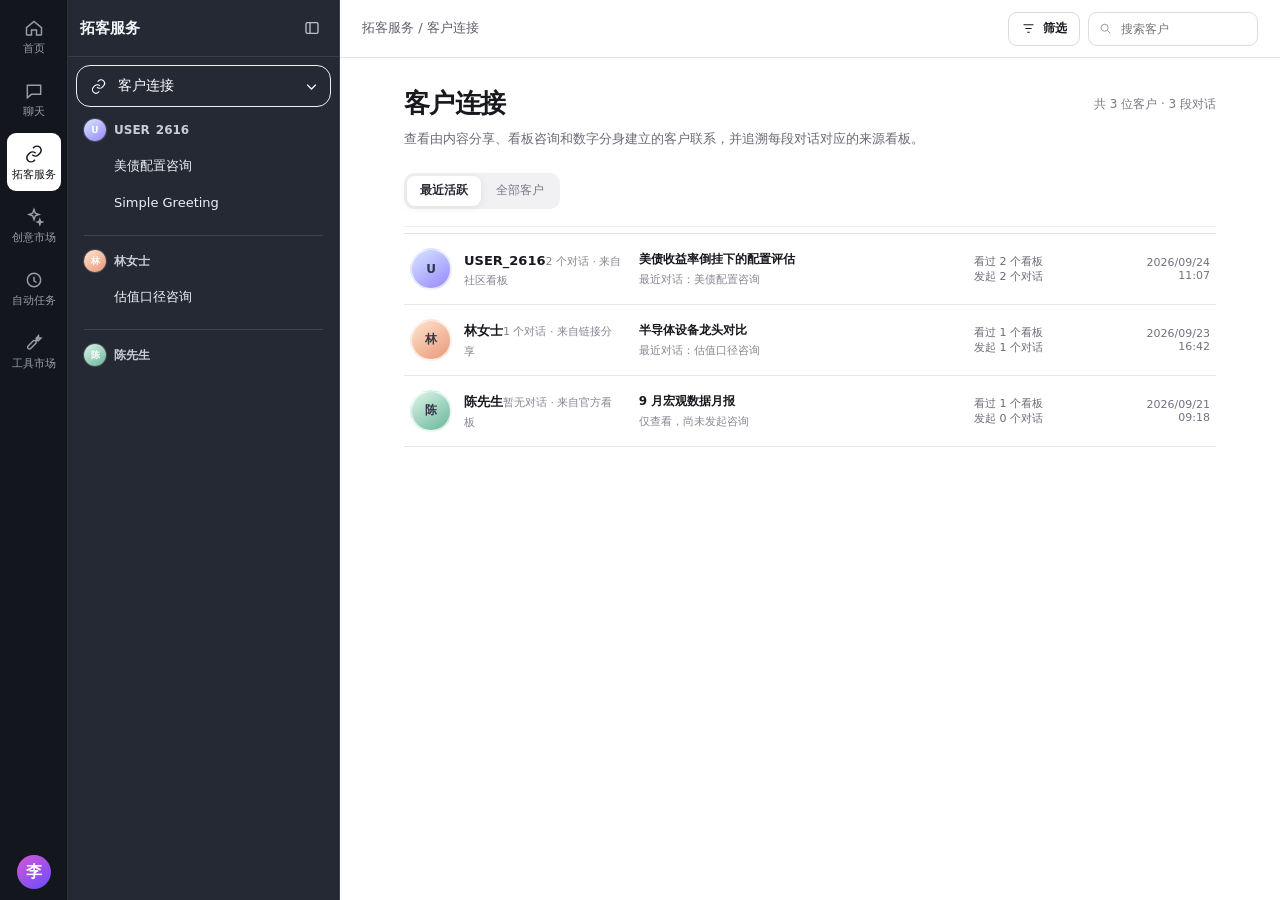
==== commit 55f11264: "Sync Alice_Dashboard prototye html" ====
--- a/Alice_Dashboard/Wind_Alice_拓客服务与创意市场_页面原型_v1.html
+++ b/Alice_Dashboard/Wind_Alice_拓客服务与创意市场_页面原型_v1.html
@@ -271,6 +271,7 @@
     .my-board-item+.my-board-item{border-top:1px solid #eef0f2;border-radius:0}
     .my-board-item:hover{background:#f8fafb;transform:translateX(2px)}
     .my-board-item:focus-visible{outline:2px solid rgba(49,69,101,.25);outline-offset:1px}
+    .my-board-item.is-filtered{display:none}
     .my-board-thumb{position:relative;height:62px;overflow:hidden;border-radius:8px;background:linear-gradient(145deg,var(--thumb-a),var(--thumb-b));color:#fff}
     .my-board-thumb::after{content:"";position:absolute;right:-16px;top:-20px;width:58px;height:58px;border-radius:50%;background:rgba(255,255,255,.14)}
     .my-board-thumb svg{position:absolute;left:9px;right:9px;bottom:8px;width:72px;height:28px;overflow:visible}
@@ -304,6 +305,62 @@
     .my-activity-copy strong{display:block;margin-bottom:3px;color:#343d49;font-size:9px;font-weight:700}
     .my-activity-copy span{color:#969ca5;font-size:8px;line-height:1.5}
 
+    .my-library-intro{display:flex;align-items:flex-end;justify-content:space-between;gap:24px;margin-bottom:20px;padding:4px 0 18px;border-bottom:1px solid #e8e9ed}
+    .my-library-intro h2{margin:0 0 7px;font-size:26px;letter-spacing:-.65px}
+    .my-library-intro p{margin:0;color:#71737d;font-size:12px;line-height:1.7}
+    .my-library-total{color:#858892;font-size:11px;white-space:nowrap}
+    .my-library-total strong{margin:0 3px;color:#252832;font-size:18px}
+    .my-library-toolbar{display:flex;align-items:center;gap:10px;margin-bottom:26px}
+    .my-library-tabs{display:inline-flex;gap:3px;padding:3px;border-radius:10px;background:#f1f2f5}
+    .my-library-tabs button{height:30px;border:0;border-radius:8px;background:transparent;padding:0 12px;color:#747781;font-size:11px;cursor:pointer}
+    .my-library-tabs button span{margin-left:4px;color:#a0a2aa}
+    .my-library-tabs button.active{background:#fff;color:#272932;font-weight:750;box-shadow:0 2px 8px rgba(31,34,42,.08)}
+    .my-library-toolbar-note{color:#9698a1;font-size:10px}
+    .my-library-toolbar .sort-select{margin-left:auto}
+    .my-library{display:grid;gap:34px}
+    .my-library-section{min-width:0}
+    .my-library-section-head{display:flex;align-items:flex-end;justify-content:space-between;gap:20px;margin-bottom:13px}
+    .my-library-section-title{display:flex;align-items:center;gap:9px}
+    .my-library-section-title h3{margin:0;color:#24262d;font-size:17px;letter-spacing:-.25px}
+    .my-library-section-count{display:inline-flex;align-items:center;height:21px;padding:0 8px;border-radius:999px;background:#f1f2f5;color:#737680;font-size:10px;font-weight:700}
+    .my-library-section-head p{margin:4px 0 0;color:#8e919b;font-size:10px}
+    .my-library-section-link{border:0;background:transparent;color:#6b5ada;font-size:10px;font-weight:750;cursor:pointer}
+    .my-library-grid{display:grid;grid-template-columns:repeat(3,minmax(0,1fr));gap:16px}
+    .my-board-content-card{min-width:0;overflow:hidden;border:1px solid #e2e4e9;border-radius:12px;background:#fff;box-shadow:0 5px 16px rgba(31,34,42,.035);cursor:pointer;transition:transform .16s ease,border-color .16s ease,box-shadow .16s ease}
+    .my-board-content-card:hover{transform:translateY(-2px);border-color:#d0d3dc;box-shadow:0 12px 28px rgba(31,34,42,.09)}
+    .my-board-content-card:focus-visible{outline:3px solid rgba(103,86,215,.18);outline-offset:2px}
+    .my-board-content-card.is-filtered{display:none}
+    .my-board-content-preview{height:152px;padding:13px;background:linear-gradient(145deg,var(--preview-a),var(--preview-b));border-bottom:1px solid rgba(21,25,34,.08)}
+    .my-board-preview-window{height:100%;overflow:hidden;padding:10px;border-radius:8px;background:#fff;box-shadow:0 5px 18px rgba(19,28,42,.16)}
+    .my-board-preview-head{display:flex;align-items:center;justify-content:space-between;gap:8px;margin-bottom:9px}
+    .my-board-preview-heading{width:48%;height:6px;border-radius:999px;background:#29364c}
+    .my-board-preview-date{width:20%;height:4px;border-radius:999px;background:#d7dae0}
+    .my-board-preview-metrics{display:grid;grid-template-columns:repeat(3,1fr);gap:5px;margin-bottom:8px}
+    .my-board-preview-metrics i{height:25px;border:1px solid #e8eaf0;border-radius:5px;background:linear-gradient(180deg,#fff,#f7f8fa)}
+    .my-board-preview-chart{width:100%;height:58px;border:1px solid #eaebef;border-radius:6px;background:#fbfcfd}
+    .my-board-preview-chart .grid{stroke:#eceef2;stroke-width:1}
+    .my-board-preview-chart .area{fill:var(--preview-area)}
+    .my-board-preview-chart .line{fill:none;stroke:var(--preview-line);stroke-width:2.2;stroke-linecap:round;stroke-linejoin:round}
+    .my-board-content-body{padding:14px 15px 13px}
+    .my-board-content-title{display:flex;align-items:flex-start;gap:8px}
+    .my-board-content-title h4{min-width:0;flex:1;margin:0;color:#252730;font-size:13px;line-height:1.5;white-space:nowrap;overflow:hidden;text-overflow:ellipsis}
+    .my-board-content-kind{flex:0 0 auto;display:inline-flex;align-items:center;height:20px;padding:0 7px;border-radius:999px;background:var(--kind-bg);color:var(--kind-color);font-size:8px;font-weight:800}
+    .my-board-content-desc{height:34px;margin:7px 0 10px;color:#797c86;font-size:10px;line-height:1.65;display:-webkit-box;-webkit-line-clamp:2;-webkit-box-orient:vertical;overflow:hidden}
+    .my-board-content-tags{display:flex;align-items:center;gap:5px;min-height:20px;overflow:hidden}
+    .my-board-content-tag{display:inline-flex;align-items:center;height:20px;padding:0 7px;border-radius:6px;background:#f3f4f6;color:#6e717b;font-size:8px;white-space:nowrap}
+    .my-board-content-tag.accent{background:#ece9ff;color:#6552d3}
+    .my-board-content-tag.success{background:#e9f7f2;color:#147b5d}
+    .my-board-content-tag.warning{background:#fff1df;color:#a76516}
+    .my-board-content-tag.danger{background:#ffeded;color:#b73d45}
+    .my-board-content-foot{display:flex;align-items:center;gap:10px;margin-top:12px;padding-top:10px;border-top:1px solid #efeff2;color:#9597a0;font-size:9px}
+    .my-board-content-foot span:first-child{min-width:0;flex:1;overflow:hidden;text-overflow:ellipsis;white-space:nowrap}
+    .my-board-content-action{display:flex;align-items:center;gap:5px;color:#5e50c7;font-weight:750;white-space:nowrap}
+    .my-board-content-action svg{width:13px;height:13px;stroke:currentColor;fill:none;stroke-width:2}
+    .my-library-empty{grid-column:1/-1;min-height:122px;display:grid;place-items:center;border:1px dashed #d9dbe1;border-radius:12px;background:#fafbfc;color:#8b8e98;text-align:center}
+    .my-library-empty svg{width:22px;height:22px;margin:0 auto 9px;stroke:#a3a6af;fill:none;stroke-width:1.7}
+    .my-library-empty strong{display:block;margin-bottom:5px;color:#555963;font-size:11px}
+    .my-library-empty span{font-size:9px}
+
     .summary-band{display:grid;grid-template-columns:repeat(4,minmax(0,1fr));gap:10px;margin:0 0 18px}
     .metric{padding:15px 16px;border:1px solid #e4e4e9;border-radius:12px;background:#fff}
     .metric small{display:block;color:#8b8d97;font-size:10px;margin-bottom:7px}
@@ -356,6 +413,7 @@
       .my-dashboard-kpis{grid-template-columns:repeat(2,minmax(0,1fr))}
       .my-dashboard-grid,.my-dashboard-lower{grid-template-columns:1fr}
       .my-dashboard-side{grid-template-columns:repeat(2,minmax(0,1fr))}
+      .my-library-grid{grid-template-columns:repeat(2,minmax(0,1fr))}
     }
     @media(max-height:760px){
       :root{--header-h:54px}
@@ -863,37 +921,9 @@
           </section>
 
           <section class="page-view" id="viewMyBoards" hidden>
-            <header class="my-dashboard-hero">
-              <div><div class="my-dashboard-eyebrow">Personal dashboard</div><h2>我的看板</h2><p>从一个页面掌握看板资产、内容影响力和客户连接，优先处理需要更新与发布的事项。</p></div>
-              <div class="my-dashboard-date"><strong>2026 年 9 月 24 日</strong>数据汇总至 11:30 · 自动刷新</div>
-            </header>
-            <section class="my-dashboard-kpis" aria-label="看板核心指标">
-              <article class="my-dashboard-kpi" style="--kpi-color:#314565"><div class="my-dashboard-kpi-head"><span>看板资产</span><svg><use href="#i-board"/></svg></div><div class="my-dashboard-kpi-value"><strong id="myBoardTotalCount">6</strong><span>个</span></div><div class="my-dashboard-kpi-foot"><span>创建与收藏合计</span><svg class="my-dashboard-kpi-spark" viewBox="0 0 54 17"><path d="M1 14 9 12 17 13 25 8 33 9 41 5 53 3"/></svg></div></article>
-              <article class="my-dashboard-kpi" style="--kpi-color:#3b9b8f"><div class="my-dashboard-kpi-head"><span>累计被查看</span><svg><use href="#i-eye"/></svg></div><div class="my-dashboard-kpi-value"><strong>1,842</strong><span>次</span></div><div class="my-dashboard-kpi-foot"><span class="up">近 7 日 +18%</span><svg class="my-dashboard-kpi-spark" viewBox="0 0 54 17"><path d="M1 13 9 14 17 10 25 11 33 7 41 8 53 2"/></svg></div></article>
-              <article class="my-dashboard-kpi" style="--kpi-color:#c18b3d"><div class="my-dashboard-kpi-head"><span>客户连接</span><svg><use href="#i-users"/></svg></div><div class="my-dashboard-kpi-value"><strong>29</strong><span>人</span></div><div class="my-dashboard-kpi-foot"><span class="up">本周新增 6 人</span><svg class="my-dashboard-kpi-spark" viewBox="0 0 54 17"><path d="M1 14 9 13 17 13 25 9 33 10 41 6 53 5"/></svg></div></article>
-              <article class="my-dashboard-kpi" style="--kpi-color:#7b699f"><div class="my-dashboard-kpi-head"><span>被收藏 / 改建</span><svg><use href="#i-fork"/></svg></div><div class="my-dashboard-kpi-value"><strong>310</strong><span>次</span></div><div class="my-dashboard-kpi-foot"><span>收藏 236 · 改建 74</span><svg class="my-dashboard-kpi-spark" viewBox="0 0 54 17"><path d="M1 12 9 9 17 11 25 7 33 8 41 4 53 6"/></svg></div></article>
-            </section>
-            <section class="my-dashboard-grid">
-              <article class="my-dashboard-panel">
-                <div class="my-dashboard-panel-head"><div class="my-dashboard-panel-title"><h3>看板影响力趋势</h3><p>近 7 日查看与客户咨询变化</p></div><div class="my-dashboard-legend"><span><i></i>查看次数</span><span><i></i>客户咨询</span></div></div>
-                <div class="my-impact-chart"><svg viewBox="0 0 720 220" preserveAspectRatio="none" aria-label="近七日看板影响力趋势图"><defs><linearGradient id="myImpactArea" x1="0" y1="0" x2="0" y2="1"><stop offset="0" stop-color="#314565" stop-opacity=".22"/><stop offset="1" stop-color="#314565" stop-opacity="0"/></linearGradient></defs><path class="chart-grid" d="M42 20H710M42 68H710M42 116H710M42 164H710"/><text class="chart-axis" x="8" y="24">400</text><text class="chart-axis" x="14" y="72">300</text><text class="chart-axis" x="14" y="120">200</text><text class="chart-axis" x="14" y="168">100</text><path class="chart-area" d="M42 158 L150 146 L258 152 L366 108 L474 119 L582 72 L710 42 L710 180 L42 180 Z"/><path class="chart-line" d="M42 158 L150 146 L258 152 L366 108 L474 119 L582 72 L710 42"/><path class="chart-line-secondary" d="M42 174 L150 169 L258 171 L366 154 L474 158 L582 139 L710 128"/><circle class="chart-point" cx="710" cy="42" r="4"/><text class="chart-axis" x="34" y="207">09/18</text><text class="chart-axis" x="142" y="207">09/19</text><text class="chart-axis" x="250" y="207">09/20</text><text class="chart-axis" x="358" y="207">09/21</text><text class="chart-axis" x="466" y="207">09/22</text><text class="chart-axis" x="574" y="207">09/23</text><text class="chart-axis" x="686" y="207">今天</text></svg></div>
-              </article>
-              <article class="my-dashboard-panel">
-                <div class="my-dashboard-panel-head"><div class="my-dashboard-panel-title"><h3>看板资产构成</h3><p id="myBoardPortfolioSummary">共 6 个看板对象</p></div></div>
-                <div class="my-portfolio-body"><div class="my-portfolio-donut" id="myBoardDonut"><div class="my-portfolio-total"><strong id="myBoardAllMetric">6</strong>全部看板</div></div><div class="my-portfolio-legend"><div class="my-portfolio-item" style="--item-color:#314565"><i></i><span>我创建的</span><strong id="myBoardCreatedMetric">3</strong></div><div class="my-portfolio-item" style="--item-color:#3b9b8f"><i></i><span>我收藏的</span><strong id="myBoardFavoriteMetric">3</strong></div><div class="my-portfolio-item" style="--item-color:#c18b3d"><i></i><span>我分享的</span><strong id="myBoardSharedMetric">0</strong></div></div></div>
-                <p class="my-portfolio-note">3 个原创 / 改建看板正在持续产生浏览和客户连接，其中 2 个已开启数字分身。</p>
-              </article>
-            </section>
-            <section class="my-dashboard-lower">
-              <article class="my-dashboard-panel">
-                <div class="my-dashboard-panel-head"><div class="my-dashboard-panel-title"><h3>最近看板</h3><p>按最近更新与操作时间聚合</p></div><div class="my-board-filter"><button class="active" type="button" data-my-board-filter="all">全部 <span>6</span></button><button type="button" data-my-board-filter="created">创建</button><button type="button" data-my-board-filter="favorites">收藏</button><button type="button" data-my-board-filter="shared">分享</button></div></div>
-                <div class="my-board-aggregate" id="myBoardAggregateGrid"></div>
-              </article>
-              <aside class="my-dashboard-side">
-                <section class="my-dashboard-panel"><div class="my-dashboard-panel-head"><div class="my-dashboard-panel-title"><h3>待处理</h3><p>需要你关注的看板事项</p></div></div><div class="my-task-list"><button class="my-task-row" type="button" onclick="showMarket('favorites');renderPanel()"><span class="my-task-icon" style="--task-bg:#eef0f8;--task-color:#4b5f82"><svg><use href="#i-clock"/></svg></span><span class="my-task-copy"><strong>同步新版本</strong><span>美债配置评估已发布 v1.3</span></span><span class="my-task-count">1</span></button><button class="my-task-row" type="button" onclick="showMarket('created');renderPanel()"><span class="my-task-icon" style="--task-bg:#eaf6f3;--task-color:#278476"><svg><use href="#i-share"/></svg></span><span class="my-task-copy"><strong>继续发布</strong><span>红利低波周报仍为私有状态</span></span><span class="my-task-count">1</span></button><button class="my-task-row" type="button" onclick="showMarket('created');renderPanel()"><span class="my-task-icon" style="--task-bg:#fff4e5;--task-color:#a96d1d"><svg><use href="#i-users"/></svg></span><span class="my-task-copy"><strong>开启数字分身</strong><span>1 个看板尚未开放咨询</span></span><span class="my-task-count">1</span></button></div></section>
-                <section class="my-dashboard-panel"><div class="my-dashboard-panel-head"><div class="my-dashboard-panel-title"><h3>最近动态</h3><p>你的看板正在发生什么</p></div></div><div class="my-activity-list"><div class="my-activity-row" style="--activity-color:#3b9b8f"><i class="my-activity-dot"></i><div class="my-activity-copy"><strong>新增 2 位客户连接</strong><span>来自「美债收益率倒挂下的配置评估」 · 11:07</span></div></div><div class="my-activity-row" style="--activity-color:#314565"><i class="my-activity-dot"></i><div class="my-activity-copy"><strong>看板获得 18 次查看</strong><span>半导体设备龙头对比 · 10:42</span></div></div><div class="my-activity-row" style="--activity-color:#c18b3d"><i class="my-activity-dot"></i><div class="my-activity-copy"><strong>收藏引用有新版本</strong><span>美债配置评估更新至 v1.3 · 09:36</span></div></div></div></section>
-              </aside>
-            </section>
+            <div class="my-library-intro"><div><h2>我的看板</h2><p>集中查看我创建、收藏和分享过的看板内容，打开后可继续编辑、查看或分享。</p></div><div class="my-library-total">共 <strong id="myBoardTotalCount">6</strong> 个看板</div></div>
+            <div class="my-library-toolbar"><div class="my-library-tabs"><button class="active" type="button" data-my-board-filter="all">全部 <span id="myBoardAllMetric">6</span></button><button type="button" data-my-board-filter="created">我创建的 <span id="myBoardCreatedMetric">3</span></button><button type="button" data-my-board-filter="favorites">我收藏的 <span id="myBoardFavoriteMetric">3</span></button><button type="button" data-my-board-filter="shared">我分享的 <span id="myBoardSharedMetric">0</span></button></div><span class="my-library-toolbar-note">看板是可持续编辑与分享的内容</span><select class="sort-select" aria-label="我的看板排序"><option>最近更新</option><option>最近查看</option><option>名称排序</option></select></div>
+            <div class="my-library" id="myBoardAggregateGrid"></div>
           </section>
 
           <section class="page-view" id="viewFavorites" hidden>
@@ -1232,7 +1262,7 @@
       if(!input)return;
       input.addEventListener('input',()=>{
         const value=input.value.trim().toLowerCase();
-        document.querySelectorAll('.page-view:not([hidden]) .board-card,.page-view:not([hidden]) .my-board-item').forEach(card=>card.classList.toggle('is-filtered',value&&!card.dataset.title.toLowerCase().includes(value)));
+        document.querySelectorAll('.page-view:not([hidden]) .board-card,.page-view:not([hidden]) .my-board-content-card').forEach(card=>card.classList.toggle('is-filtered',value&&!card.dataset.title.toLowerCase().includes(value)));
       });
     }
     function resolveBoard(boardIdOrTitle){
@@ -1292,29 +1322,35 @@
     function renderMyBoardAggregate(filter='all'){
       const grid=document.getElementById('myBoardAggregateGrid');
       if(!grid)return;
-      const visuals={
-        favorites:{label:'收藏',kindBg:'#eaf6f3',kindColor:'#257b70',art:'#31504f,#4f9488',meta:'引用看板',metric:'版本跟踪'},
-        created:{label:'创建',kindBg:'#edf0f6',kindColor:'#445878',art:'#26344e,#526888',meta:'Work 结果',metric:'持续运营'},
-        shared:{label:'分享',kindBg:'#fff3e3',kindColor:'#9c691e',art:'#6d5533,#b08b52',meta:'分享记录',metric:'访问跟踪'}
+      const sections={
+        created:{title:'我创建的',description:'由对话生成或改建的看板，可继续编辑和发布',label:'创建',kindBg:'#eeebff',kindColor:'#6552d3'},
+        favorites:{title:'我收藏的',description:'收藏自看板广场的内容，保留原作者与版本关系',label:'收藏',kindBg:'#e9f7f2',kindColor:'#18785d'},
+        shared:{title:'我分享的',description:'已经生成分享记录的看板内容',label:'分享',kindBg:'#fff1df',kindColor:'#a56618'}
       };
       const boardDetails={
-        bondBoard:{status:'有新版本 v1.3',time:'今天 09:36',metric:'当前引用 v1.2'},
-        semiconductorBoard:{status:'已同步最新版本',time:'昨天 16:42',metric:'当前引用 v2.0'},
-        gold:{status:'原看板已下架',time:'09/22 11:18',metric:'历史引用 v1.3'},
-        bondCreated:{status:'社区发布 · 分身开启',time:'今天 10:22',metric:'查看 826 · 连接 18'},
-        semiconductorCreated:{status:'链接分享 · 分身开启',time:'09/22 16:08',metric:'查看 631 · 连接 11'},
-        dividendCreated:{status:'私有 · 待发布',time:'09/21 09:34',metric:'查看 385 · 连接 0'}
+        bondCreated:{description:'期限利差、实际利率与组合久期配置评估。',meta:'原创 · 今天 10:22 编辑',tags:[['社区 v1.2','accent'],['分身已开启','success']],art:['#202947','#675ad7','#6d5be7','rgba(109,91,231,.14)'],order:6},
+        semiconductorCreated:{description:'北方华创与中微公司关键业务、订单和估值对比。',meta:'改建 · 09/22 16:08 编辑',tags:[['链接分享','warning'],['分身已开启','success']],art:['#263f47','#4d9d8c','#368f82','rgba(54,143,130,.14)'],order:5},
+        dividendCreated:{description:'跟踪股息率、波动率、行业暴露与组合回撤。',meta:'原创 · 09/21 09:34 编辑',tags:[['私有',''],['分身未开启','']],art:['#4a2d49','#9b5e87','#945981','rgba(148,89,129,.14)'],order:4},
+        bondBoard:{description:'从期限利差、通胀预期和久期暴露评估组合调整窗口。',meta:'MUWEI · 收藏于 09/20',tags:[['有新版本 v1.3','accent'],['当前 v1.2','']],art:['#202947','#675ad7','#6d5be7','rgba(109,91,231,.14)'],order:3},
+        semiconductorBoard:{description:'北方华创、中微公司关键业务、订单与估值对比。',meta:'Lin Research · 收藏于 09/18',tags:[['最新版本','success'],['v2.0','']],art:['#263f47','#4d9d8c','#368f82','rgba(54,143,130,.14)'],order:2},
+        gold:{description:'跟踪实际利率、美元指数与黄金价格的滚动关系。',meta:'Macro Lens · 收藏于 09/12',tags:[['已下架','danger'],['历史 v1.3','']],art:['#544126','#b38a40','#ad8338','rgba(173,131,56,.14)'],order:1}
       };
-      const groupIds=filter==='all'?['favorites','created','shared']:[filter];
-      const entries=groupIds.flatMap(groupId=>marketGroup(groupId).items.map(item=>({groupId,item,board:resolveBoard(item.id)})));
+      const groupIds=filter==='all'?['created','favorites','shared']:[filter];
       grid.dataset.filter=filter;
-      grid.innerHTML=entries.length?entries.map(({groupId,item,board})=>{
-        const visual=visuals[groupId];
-        const [artA,artB]=visual.art.split(',');
-        const detail=boardDetails[item.id]||{status:item.subtitle||visual.meta,time:'刚刚',metric:visual.metric};
-        const linePath=groupId==='created'?'M2 25 14 21 26 23 38 13 50 16 62 7 74 10':groupId==='favorites'?'M2 21 14 18 26 20 38 12 50 14 62 9 74 5':'M2 24 14 20 26 21 38 16 50 17 62 11 74 8';
-        return `<article class="my-board-item" tabindex="0" data-title="${escapeHtml(board.title)}" data-my-board-kind="${groupId}" data-board-id="${item.id}"><div class="my-board-thumb" style="--thumb-a:${artA};--thumb-b:${artB}"><span class="my-board-thumb-label">${visual.meta}</span><svg viewBox="0 0 76 28" preserveAspectRatio="none"><path d="${linePath}"/></svg></div><div class="my-board-copy"><div class="my-board-copy-head"><h4>${escapeHtml(board.title)}</h4><span class="my-board-kind" style="--kind-bg:${visual.kindBg};--kind-color:${visual.kindColor}">${visual.label}</span></div><p>${escapeHtml(detail.status)}</p><div class="my-board-copy-meta"><span>${escapeHtml(detail.time)}</span><span class="${groupId==='created'?'positive':''}">${escapeHtml(detail.metric)}</span></div></div><span class="my-board-open">${groupId==='created'?'继续编辑':'打开'} ${icon('i-arrow')}</span></article>`;
-      }).join(''):'<div class="my-board-empty">当前分类暂无看板对象</div>';
+      const previewMarkup=(detail,index)=>`<div class="my-board-content-preview" style="--preview-a:${detail.art[0]};--preview-b:${detail.art[1]};--preview-line:${detail.art[2]};--preview-area:${detail.art[3]}"><div class="my-board-preview-window"><div class="my-board-preview-head"><i class="my-board-preview-heading"></i><i class="my-board-preview-date"></i></div><div class="my-board-preview-metrics"><i></i><i></i><i></i></div><svg class="my-board-preview-chart" viewBox="0 0 220 58" preserveAspectRatio="none" aria-hidden="true"><path class="grid" d="M0 18H220M0 37H220"/><path class="area" d="${index%2?'M0 48 L28 43 L55 45 L82 30 L110 34 L138 21 L166 25 L194 12 L220 16 L220 58 L0 58 Z':'M0 44 L28 39 L55 42 L82 28 L110 31 L138 17 L166 23 L194 10 L220 8 L220 58 L0 58 Z'}"/><path class="line" d="${index%2?'M0 48 L28 43 L55 45 L82 30 L110 34 L138 21 L166 25 L194 12 L220 16':'M0 44 L28 39 L55 42 L82 28 L110 31 L138 17 L166 23 L194 10 L220 8'}"/></svg></div></div>`;
+      const cardMarkup=(groupId,item,index)=>{
+        const board=resolveBoard(item.id);
+        const section=sections[groupId];
+        const detail=boardDetails[item.id]||{description:'已生成分享记录，可继续查看来源看板。',meta:item.subtitle||'分享记录 · 刚刚',tags:[['分享链接已生成','accent']],art:['#4a2d49','#9b5e87','#945981','rgba(148,89,129,.14)'],order:7};
+        const tags=detail.tags.map(([label,tone])=>`<span class="my-board-content-tag ${tone}">${escapeHtml(label)}</span>`).join('');
+        return `<article class="my-board-content-card" tabindex="0" data-title="${escapeHtml(board.title)}" data-my-board-kind="${groupId}" data-board-id="${item.id}">${previewMarkup(detail,index)}<div class="my-board-content-body"><div class="my-board-content-title"><h4>${escapeHtml(board.title)}</h4><span class="my-board-content-kind" style="--kind-bg:${section.kindBg};--kind-color:${section.kindColor}">${section.label}</span></div><p class="my-board-content-desc">${escapeHtml(detail.description)}</p><div class="my-board-content-tags">${tags}</div><div class="my-board-content-foot"><span>${escapeHtml(detail.meta)}</span><span class="my-board-content-action">${groupId==='created'?'继续编辑':groupId==='shared'?'查看分享':'打开看板'} ${icon('i-arrow')}</span></div></div></article>`;
+      };
+      grid.innerHTML=groupIds.map(groupId=>{
+        const section=sections[groupId];
+        const items=[...marketGroup(groupId).items].sort((first,second)=>(boardDetails[second.id]?.order||7)-(boardDetails[first.id]?.order||7));
+        const cards=items.length?items.map((item,index)=>cardMarkup(groupId,item,index)).join(''):`<div class="my-library-empty"><div>${icon('i-share')}<strong>还没有分享过看板</strong><span>打开任意看板并点击「分享」后，会出现在这里</span></div></div>`;
+        return `<section class="my-library-section" data-my-board-section="${groupId}"><div class="my-library-section-head"><div><div class="my-library-section-title"><h3>${section.title}</h3><span class="my-library-section-count">${items.length} 个</span></div><p>${section.description}</p></div>${filter==='all'&&items.length?`<button class="my-library-section-link" type="button" onclick="selectMyBoardFilter('${groupId}')">只看这一类</button>`:''}</div><div class="my-library-grid">${cards}</div></section>`;
+      }).join('');
       const favoriteCount=marketGroup('favorites').items.length;
       const createdCount=marketGroup('created').items.length;
       const sharedCount=marketGroup('shared').items.length;
@@ -1324,12 +1360,10 @@
       document.getElementById('myBoardFavoriteMetric').textContent=favoriteCount;
       document.getElementById('myBoardCreatedMetric').textContent=createdCount;
       document.getElementById('myBoardSharedMetric').textContent=sharedCount;
-      document.getElementById('myBoardPortfolioSummary').textContent=`共 ${total} 个看板对象`;
-      const createdEnd=total?createdCount/total*100:0;
-      const favoriteEnd=total?(createdCount+favoriteCount)/total*100:0;
-      document.getElementById('myBoardDonut').style.background=`conic-gradient(#314565 0 ${createdEnd}%,#3b9b8f ${createdEnd}% ${favoriteEnd}%,#c18b3d ${favoriteEnd}% 100%)`;
-      const activeFilterButton=document.querySelector(`[data-my-board-filter="${filter}"]`);
-      if(activeFilterButton&&filter==='all')activeFilterButton.querySelector('span').textContent=total;
+    }
+    function selectMyBoardFilter(filter){
+      document.querySelectorAll('[data-my-board-filter]').forEach(item=>item.classList.toggle('active',item.dataset.myBoardFilter===filter));
+      renderMyBoardAggregate(filter);
     }
     function updatePersonalBoardCounts(){
       document.getElementById('favoriteBoardCount').textContent=`${marketGroup('favorites').items.length} 个引用对象`;
@@ -1513,9 +1547,9 @@
     document.querySelectorAll('.card-icon-btn[aria-label="收藏"]').forEach(button=>button.addEventListener('click',event=>{event.stopPropagation();const saved=button.getAttribute('aria-pressed')==='true';button.setAttribute('aria-pressed',String(!saved));showToast(saved?'已取消收藏':'已收藏到「我收藏的」')}));
     document.querySelectorAll('.card-icon-btn[aria-label="改建"]').forEach(button=>button.addEventListener('click',event=>{event.stopPropagation();showToast('已创建改建对话，来源版本已记录')}));
     document.querySelectorAll('.board-card').forEach(card=>card.addEventListener('click',event=>{if(event.target.closest('button'))return;openBoardModal(card.dataset.title)}));
-    document.getElementById('myBoardAggregateGrid').addEventListener('click',event=>{const card=event.target.closest('.my-board-item');if(!card)return;card.dataset.myBoardKind==='created'?openCreatedBoard(card.dataset.boardId):openBoardModal(card.dataset.boardId)});
-    document.getElementById('myBoardAggregateGrid').addEventListener('keydown',event=>{const card=event.target.closest('.my-board-item');if(!card||(event.key!=='Enter'&&event.key!==' '))return;event.preventDefault();card.dataset.myBoardKind==='created'?openCreatedBoard(card.dataset.boardId):openBoardModal(card.dataset.boardId)});
-    document.querySelectorAll('[data-my-board-filter]').forEach(button=>button.addEventListener('click',()=>{document.querySelectorAll('[data-my-board-filter]').forEach(item=>item.classList.toggle('active',item===button));renderMyBoardAggregate(button.dataset.myBoardFilter)}));
+    document.getElementById('myBoardAggregateGrid').addEventListener('click',event=>{const card=event.target.closest('.my-board-content-card');if(!card)return;card.dataset.myBoardKind==='created'?openCreatedBoard(card.dataset.boardId):openBoardModal(card.dataset.boardId)});
+    document.getElementById('myBoardAggregateGrid').addEventListener('keydown',event=>{const card=event.target.closest('.my-board-content-card');if(!card||(event.key!=='Enter'&&event.key!==' '))return;event.preventDefault();card.dataset.myBoardKind==='created'?openCreatedBoard(card.dataset.boardId):openBoardModal(card.dataset.boardId)});
+    document.querySelectorAll('[data-my-board-filter]').forEach(button=>button.addEventListener('click',()=>selectMyBoardFilter(button.dataset.myBoardFilter)));
     ['bondCreated','semiconductorCreated','dividendCreated'].forEach((boardId,index)=>{
       const row=document.querySelectorAll('#viewCreated .board-list-row')[index];
       if(!row)return;
